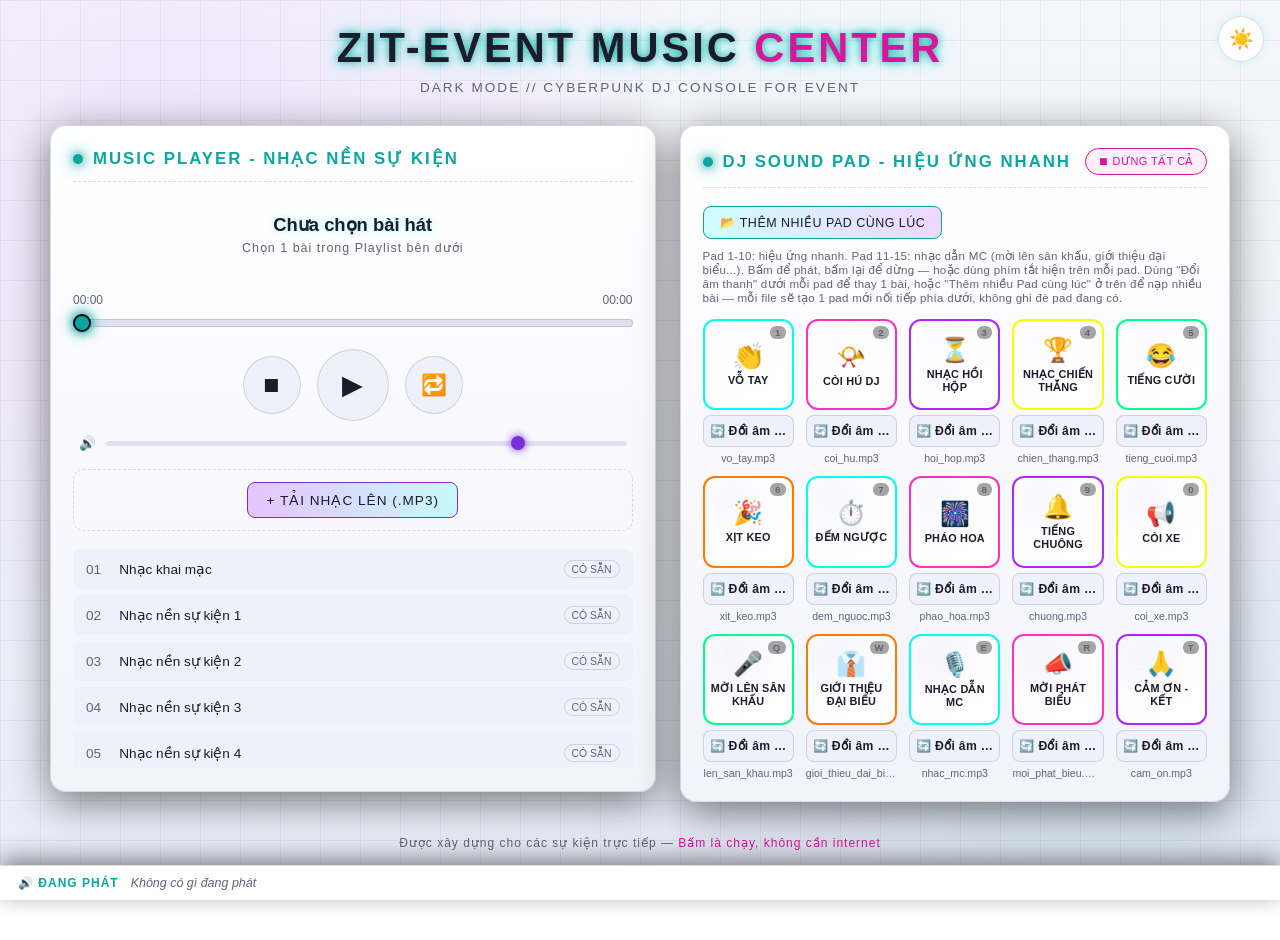
==== index.html @ fd9dd055 "Ver 2.0 Commit them ver 2.0 for new funtion" ====
<!DOCTYPE html>
<html lang="vi">
<head>
<meta charset="UTF-8">
<meta name="viewport" content="width=device-width, initial-scale=1.0">
<title>EVENT MUSIC CENTER // ZINH DOAN - AVL - NETWORK </title>
<link rel="stylesheet" href="style.css">
</head>
<body>

<!-- Nút chuyển giao diện Sáng / Tối -->
<button id="theme-toggle" class="theme-toggle-btn" title="Chuyển giao diện Sáng / Tối">🌙</button>

<div class="wrap">
  <header>
    <h1>ZIT-Event Music <span>Center</span></h1>
    <p>Dark Mode // Cyberpunk DJ Console For Event</p>
  </header>

  <div class="main-grid">

    <!-- ===================== PHẦN 1: MUSIC PLAYER ===================== -->
    <section class="panel" id="panel-player">
      <div class="panel-title"><span class="dot"></span> Music Player - Nhạc nền sự kiện</div>

      <div id="now-playing">
        <div class="track-name" id="track-name">Chưa chọn bài hát</div>
        <div class="track-sub" id="track-sub">Chọn 1 bài trong Playlist bên dưới</div>
      </div>

      <div class="progress-area">
        <div class="progress-times">
          <span id="current-time">00:00</span>
          <span id="duration-time">00:00</span>
        </div>
        <input type="range" id="progress-bar" min="0" max="100" value="0" step="0.1">
      </div>

      <div class="controls-row">
        <button class="ctrl-btn" id="btn-stop" title="Dừng hẳn">⏹</button>
        <button class="ctrl-btn big" id="btn-play" title="Phát / Tạm dừng">▶</button>
        <button class="ctrl-btn" id="btn-loop" title="Lặp lại bài hiện tại">🔁</button>
      </div>

      <div class="volume-row">
        <span>🔊</span>
        <input type="range" id="volume-bar" min="0" max="1" step="0.01" value="0.8">
      </div>

      <div class="upload-box">
        <label class="upload-label" for="upload-music">+ Tải nhạc lên (.mp3)</label>
        <input type="file" id="upload-music" accept="audio/*" multiple>
      </div>

      <ul class="playlist" id="playlist"></ul>
    </section>

    <!-- ===================== PHẦN 2: DJ SOUND PAD ===================== -->
    <section class="panel" id="panel-pad">
      <div class="panel-title">
        <span class="dot"></span> DJ Sound Pad - Hiệu ứng nhanh
        <button id="btn-stop-all-pads" class="stop-all-btn" title="Dừng tất cả âm thanh Pad đang chạy">⏹ Dừng tất cả</button>
      </div>

      <!-- Thanh công cụ: thêm hàng loạt Pad mới cùng lúc -->
      <div class="pad-toolbar">
        <label class="pad-bulk-label" for="bulk-pad-upload">📂 Thêm nhiều Pad cùng lúc</label>
        <input type="file" id="bulk-pad-upload" class="pad-file-input" accept="audio/*" multiple>
        <span class="bulk-status" id="bulk-status"></span>
      </div>

      <p class="pad-hint">Pad 1-10: hiệu ứng nhanh. Pad 11-15: nhạc dẫn MC (mời lên sân khấu, giới thiệu đại biểu...). Bấm để phát, bấm lại để dừng — hoặc dùng phím tắt hiện trên mỗi pad. Dùng "Đổi âm thanh" dưới mỗi pad để thay 1 bài, hoặc "Thêm nhiều Pad cùng lúc" ở trên để nạp nhiều bài — mỗi file sẽ tạo 1 pad mới nối tiếp phía dưới, không ghi đè pad đang có.</p>

      <div class="pad-grid" id="pad-grid">
        <!-- Các nút Pad sẽ được JS render tự động vào đây -->
      </div>
    </section>

  </div>

  <footer>Được xây dựng cho các sự kiện trực tiếp — <span>Bấm là chạy, không cần internet</span></footer>
</div>

<!-- Thanh "Đang phát" cố định dưới màn hình: xem nhanh Pad nào đang chạy
     và dừng ngay bằng nút ✕ trên từng chip, không cần dò tìm trong lưới Pad -->
<div class="now-playing-bar">
  <span class="np-label">🔊 Đang phát</span>
  <div class="now-playing-list" id="now-playing-list">
    <span class="now-playing-empty">Không có gì đang phát</span>
  </div>
</div>

<!-- Thẻ audio ẩn dùng cho nhạc nền chính -->
<audio id="main-audio" preload="metadata"></audio>

<script>
/* ==========================================================================
   EVENT MUSIC CENTER - JAVASCRIPT THUẦN (Không dùng thư viện ngoài)
   Gồm 2 phần: (1) Music Player nhạc nền, (2) DJ Sound Pad hiệu ứng nhanh
   ========================================================================== */

/* ---------------------------------------------------------------------- */
/* CHẾ ĐỘ SÁNG / TỐI (Theme Toggle)                                        */
/* ---------------------------------------------------------------------- */
const themeToggleBtn = document.getElementById('theme-toggle');

// Xác định theme khi mở trang: ưu tiên lựa chọn đã lưu từ lần trước (nếu có)
// -> nếu chưa từng chọn thì theo cài đặt Sáng/Tối của hệ điều hành/trình duyệt
// -> nếu không xác định được thì mặc định là SÁNG.
const savedTheme = localStorage.getItem('emc-theme');
let useLightTheme;
if(savedTheme === 'light' || savedTheme === 'dark'){
  useLightTheme = (savedTheme === 'light');
} else if(window.matchMedia && window.matchMedia('(prefers-color-scheme: dark)').matches){
  useLightTheme = false; // Hệ thống đang đặt chế độ Tối -> theo Tối
} else {
  useLightTheme = true; // Không rõ / hệ thống đang Sáng -> mặc định SÁNG
}

if(useLightTheme){
  document.body.classList.add('theme-light');
  themeToggleBtn.textContent = '☀️';
} else {
  themeToggleBtn.textContent = '🌙';
}

themeToggleBtn.addEventListener('click', () => {
  document.body.classList.toggle('theme-light');
  const isLight = document.body.classList.contains('theme-light');
  themeToggleBtn.textContent = isLight ? '☀️' : '🌙';
  localStorage.setItem('emc-theme', isLight ? 'light' : 'dark');
});


/* ---------------------------------------------------------------------- */
/* TIỆN ÍCH DÙNG CHUNG: DIM NHẠC TRƯỚC KHI DỪNG                             */
/* ---------------------------------------------------------------------- */
// Khi bấm DỪNG (nhạc nền hoặc Pad), âm lượng sẽ giảm dần (dim) trong 0.5s
// thay vì cắt đột ngột, sau đó mới thực sự pause + đưa về đầu bài.
function fadeOutAndStop(audio, duration, onDone){
  duration = duration || 500;
  const steps = 20;
  const stepTime = duration / steps;
  const startVolume = audio.volume;
  let count = 0;

  const timer = setInterval(() => {
    count++;
    audio.volume = Math.max(0, startVolume * (1 - count / steps));
    if(count >= steps){
      clearInterval(timer);
      audio.pause();
      audio.currentTime = 0;
      audio.volume = startVolume; // khôi phục âm lượng gốc cho lần phát kế tiếp
      if(onDone) onDone();
    }
  }, stepTime);
}


/* ---------------------------------------------------------------------- */
/* PHẦN 1: MUSIC PLAYER                                                    */
/* ---------------------------------------------------------------------- */

// Danh sách phát giả lập ban đầu (10 bài nhạc sự kiện có sẵn tên file)
// Lưu ý: đây là tên file giả lập, khi chạy thực tế cần đặt các file mp3
// tương ứng cùng thư mục với file HTML này, hoặc người dùng tự Import.
let playlist = [
  { name: "Nhạc khai mạc",              src: "khai_mac.mp3",           tag: "Có sẵn" },
  { name: "Nhạc nền sự kiện 1",         src: "nhac_nen_1.mp3",         tag: "Có sẵn" },
  { name: "Nhạc nền sự kiện 2",         src: "nhac_nen_2.mp3",         tag: "Có sẵn" },
  { name: "Nhạc nền sự kiện 3",         src: "nhac_nen_3.mp3",         tag: "Có sẵn" },
  { name: "Nhạc nền sự kiện 4",         src: "nhac_nen_4.mp3",         tag: "Có sẵn" },
  { name: "Nhạc nền sự kiện 5",         src: "nhac_nen_5.mp3",         tag: "Có sẵn" },
  { name: "Nhạc chờ / đón khách",       src: "nhac_cho.mp3",           tag: "Có sẵn" },
  { name: "Nhạc giữa chương trình",     src: "giua_chuong_trinh.mp3",  tag: "Có sẵn" },
  { name: "Nhạc trao giải",             src: "trao_giai.mp3",          tag: "Có sẵn" },
  { name: "Nhạc bế mạc",                src: "be_mac.mp3",             tag: "Có sẵn" }
];

let currentTrackIndex = -1; // Chưa chọn bài nào ban đầu
let isSeeking = false;      // Cờ đánh dấu người dùng đang kéo thanh tiến trình

const mainAudio     = document.getElementById('main-audio');
const playlistEl    = document.getElementById('playlist');
const trackNameEl   = document.getElementById('track-name');
const trackSubEl    = document.getElementById('track-sub');
const btnPlay        = document.getElementById('btn-play');
const btnStop        = document.getElementById('btn-stop');
const btnLoop         = document.getElementById('btn-loop');
const progressBar    = document.getElementById('progress-bar');
const currentTimeEl  = document.getElementById('current-time');
const durationTimeEl = document.getElementById('duration-time');
const volumeBar      = document.getElementById('volume-bar');
const uploadInput    = document.getElementById('upload-music');

// Định dạng giây -> mm:ss
function formatTime(seconds){
  if(!isFinite(seconds) || seconds < 0) seconds = 0;
  const m = Math.floor(seconds / 60).toString().padStart(2, '0');
  const s = Math.floor(seconds % 60).toString().padStart(2, '0');
  return `${m}:${s}`;
}

// Vẽ lại toàn bộ danh sách Playlist ra giao diện
function renderPlaylist(){
  playlistEl.innerHTML = '';
  playlist.forEach((track, index) => {
    const li = document.createElement('li');
    li.className = (index === currentTrackIndex) ? 'playing' : '';
    li.innerHTML = `
      <span class="track-index">${(index+1).toString().padStart(2,'0')}</span>
      <span class="track-title">${track.name}</span>
      <span class="track-tag">${track.tag}</span>
    `;
    // Bấm vào 1 bài trong playlist -> phát bài đó
    li.addEventListener('click', () => loadTrack(index, true));
    playlistEl.appendChild(li);
  });
}

// Nạp 1 bài hát vào thẻ audio chính, autoPlay = true thì phát luôn
function loadTrack(index, autoPlay){
  if(index < 0 || index >= playlist.length) return;
  currentTrackIndex = index;
  const track = playlist[index];

  mainAudio.src = track.src;
  trackNameEl.textContent = track.name;
  trackSubEl.textContent = "Đang nạp: " + track.src;

  renderPlaylist();

  if(autoPlay){
    mainAudio.play().catch(() => {
      // Nếu file không tồn tại thực tế (giả lập) thì báo cho người dùng biết
      trackSubEl.textContent = "Không tìm thấy file: " + track.src + " (hãy Import file thật)";
    });
  }
}

// Nút PLAY / PAUSE
btnPlay.addEventListener('click', () => {
  if(currentTrackIndex === -1){
    // Chưa chọn bài nào thì tự động phát bài đầu tiên trong playlist
    if(playlist.length > 0) loadTrack(0, true);
    return;
  }
  if(mainAudio.paused){
    mainAudio.play().catch(()=>{
      trackSubEl.textContent = "Không phát được file (file giả lập chưa tồn tại)";
    });
  } else {
    mainAudio.pause();
  }
});

// Nút STOP: dim (giảm dần âm lượng) trong 0.5s rồi mới dừng hẳn, đưa về 0
btnStop.addEventListener('click', () => {
  if(mainAudio.paused){
    // Đang không phát -> chỉ cần đưa về đầu ngay, không cần dim
    mainAudio.currentTime = 0;
    progressBar.value = 0;
    currentTimeEl.textContent = "00:00";
    return;
  }
  fadeOutAndStop(mainAudio, 500, () => {
    mainAudio.volume = parseFloat(volumeBar.value); // khôi phục theo thanh âm lượng
    updatePlayButtonUI();
    progressBar.value = 0;
    currentTimeEl.textContent = "00:00";
  });
});

// Nút LOOP: bật/tắt lặp lại bài hiện tại
btnLoop.addEventListener('click', () => {
  mainAudio.loop = !mainAudio.loop;
  btnLoop.classList.toggle('loop-on', mainAudio.loop);
});

// Cập nhật icon nút Play theo trạng thái audio
function updatePlayButtonUI(){
  if(mainAudio.paused){
    btnPlay.textContent = '▶';
    btnPlay.classList.remove('active-glow');
  } else {
    btnPlay.textContent = '⏸';
    btnPlay.classList.add('active-glow');
  }
}
mainAudio.addEventListener('play', updatePlayButtonUI);
mainAudio.addEventListener('pause', updatePlayButtonUI);

// Khi có metadata (biết được tổng thời lượng bài hát)
mainAudio.addEventListener('loadedmetadata', () => {
  progressBar.max = mainAudio.duration || 0;
  durationTimeEl.textContent = formatTime(mainAudio.duration);
});

// Cập nhật thanh tiến trình khi nhạc đang chạy
mainAudio.addEventListener('timeupdate', () => {
  if(isSeeking) return; // Không ghi đè khi người dùng đang kéo tay
  progressBar.value = mainAudio.currentTime;
  currentTimeEl.textContent = formatTime(mainAudio.currentTime);
});

// Khi bài hát kết thúc tự nhiên (không loop) -> tự chuyển bài kế tiếp
mainAudio.addEventListener('ended', () => {
  if(!mainAudio.loop){
    const nextIndex = (currentTrackIndex + 1) % playlist.length;
    loadTrack(nextIndex, true);
  }
});

// Kéo thanh tiến trình để tua nhạc
progressBar.addEventListener('input', () => {
  isSeeking = true;
  currentTimeEl.textContent = formatTime(progressBar.value);
});
progressBar.addEventListener('change', () => {
  mainAudio.currentTime = progressBar.value;
  isSeeking = false;
});

// Điều chỉnh âm lượng nhạc nền
volumeBar.addEventListener('input', () => {
  mainAudio.volume = volumeBar.value;
});
mainAudio.volume = volumeBar.value;

// Tính năng Tải nhạc lên (Import file mp3 từ máy) -> thêm vào Playlist
uploadInput.addEventListener('change', (e) => {
  const files = Array.from(e.target.files);
  files.forEach(file => {
    const objectUrl = URL.createObjectURL(file); // Tạo URL tạm để phát file cục bộ
    playlist.push({ name: file.name.replace(/\.[^/.]+$/, ""), src: objectUrl, tag: "Đã tải lên" });
  });
  renderPlaylist();
  // Tự động phát bài vừa tải lên cuối cùng
  if(files.length > 0){
    loadTrack(playlist.length - 1, true);
  }
  uploadInput.value = ''; // reset input để có thể chọn lại cùng file lần sau
});

// Khởi tạo giao diện Playlist ban đầu
renderPlaylist();


/* ---------------------------------------------------------------------- */
/* PHẦN 2: DJ SOUND PAD                                                     */
/* ---------------------------------------------------------------------- */

// Dữ liệu các nút Pad mặc định: tên hiển thị, file mặc định, icon, màu LED.
// Gộp chung tất cả trong 1 lưới duy nhất (không chia tab) để nhìn thấy hết
// và bấm nhanh khi đang chạy sự kiện. Muốn đổi âm thanh thì dùng nút
// "Đổi âm thanh" ngay dưới mỗi pad để nạp file khác từ máy (không ảnh hưởng
// tới Playlist nhạc nền bên Music Player).
//
// Nhóm 1 (pad 1-10): hiệu ứng âm thanh nhanh cho sự kiện.
// Nhóm 2 (pad 11-15): các đoạn nhạc phục vụ MC dẫn chương trình - mời lên
// sân khấu, giới thiệu đại biểu, mời phát biểu... khác với nhạc nền chạy
// xuyên suốt (nhạc nền nằm ở Playlist bên Music Player).
const padData = [
  { id: 'pad1',  label: 'Vỗ tay',              icon: '👏', file: 'vo_tay.mp3',              color: '#00fff2' },
  { id: 'pad2',  label: 'Còi hú DJ',           icon: '📯', file: 'coi_hu.mp3',              color: '#ff2ec4' },
  { id: 'pad3',  label: 'Nhạc hồi hộp',        icon: '⏳', file: 'hoi_hop.mp3',             color: '#b026ff' },
  { id: 'pad4',  label: 'Nhạc chiến thắng',    icon: '🏆', file: 'chien_thang.mp3',         color: '#f7ff00' },
  { id: 'pad5',  label: 'Tiếng cười',          icon: '😂', file: 'tieng_cuoi.mp3',          color: '#00ff8c' },
  { id: 'pad6',  label: 'Xịt keo',             icon: '🎉', file: 'xit_keo.mp3',             color: '#ff7a00' },
  { id: 'pad7',  label: 'Đếm ngược',           icon: '⏱️', file: 'dem_nguoc.mp3',           color: '#00fff2' },
  { id: 'pad8',  label: 'Pháo hoa',            icon: '🎆', file: 'phao_hoa.mp3',            color: '#ff2ec4' },
  { id: 'pad9',  label: 'Tiếng chuông',        icon: '🔔', file: 'chuong.mp3',              color: '#b026ff' },
  { id: 'pad10', label: 'Còi xe',              icon: '📢', file: 'coi_xe.mp3',              color: '#f7ff00' },
  { id: 'pad11', label: 'Mời lên sân khấu',    icon: '🎤', file: 'len_san_khau.mp3',        color: '#00ff8c' },
  { id: 'pad12', label: 'Giới thiệu đại biểu', icon: '👔', file: 'gioi_thieu_dai_bieu.mp3', color: '#ff7a00' },
  { id: 'pad13', label: 'Nhạc dẫn MC',         icon: '🎙️', file: 'nhac_mc.mp3',             color: '#00fff2' },
  { id: 'pad14', label: 'Mời phát biểu',       icon: '📣', file: 'moi_phat_bieu.mp3',       color: '#ff2ec4' },
  { id: 'pad15', label: 'Cảm ơn - Kết',        icon: '🙏', file: 'cam_on.mp3',              color: '#b026ff' }
];

// Lưu trữ trạng thái từng pad: đối tượng Audio + tên file hiện tại
const padState = {}; // { pad1: { audio: Audio, fileName: 'vo_tay.mp3' }, ... }

// Danh sách phím tắt gán theo đúng thứ tự Pad (bố trí như bàn phím DJ:
// hàng số 1-9,0 rồi tới các hàng chữ). Để dư nhiều phím vì "Thêm nhiều Pad"
// có thể tạo pad mới vượt quá 15 pad ban đầu.
const padShortcuts = [
  '1','2','3','4','5','6','7','8','9','0',
  'Q','W','E','R','T','Y','U','I','O','P',
  'A','S','D','F','G','H','J','K','L',
  'Z','X','C','V','B','N','M'
];

// Bảng màu neon dùng để tô cho các pad MỚI được thêm qua "Thêm nhiều Pad"
const neonPalette = ['#00fff2', '#ff2ec4', '#b026ff', '#f7ff00', '#00ff8c', '#ff7a00'];

const padGrid = document.getElementById('pad-grid');
const nowPlayingListEl = document.getElementById('now-playing-list');

// Vẽ lại thanh "Đang phát" cố định phía dưới: liệt kê mọi Pad đang chạy
// dạng chip, mỗi chip có nút ✕ để dừng ngay pad đó. Hàm này được gọi lại
// mỗi khi có Pad bắt đầu phát / dừng / đổi âm thanh, để luôn đúng thực tế.
function updateNowPlayingList(){
  const playingPads = padData.filter(pad => padState[pad.id] && !padState[pad.id].audio.paused);

  if(playingPads.length === 0){
    nowPlayingListEl.innerHTML = '<span class="now-playing-empty">Không có gì đang phát</span>';
    return;
  }

  nowPlayingListEl.innerHTML = '';
  playingPads.forEach(pad => {
    const chip = document.createElement('span');
    chip.className = 'now-playing-chip';
    chip.innerHTML = `<span>${pad.icon} ${pad.label}</span><button class="np-stop" title="Dừng ngay pad này">✕</button>`;
    chip.querySelector('.np-stop').addEventListener('click', () => {
      // Bấm lại đúng nút Pad đó để dùng chung logic toggle (đang phát -> dừng)
      const btn = document.getElementById('btn-' + pad.id);
      if(btn) btn.click();
    });
    nowPlayingListEl.appendChild(chip);
  });
}

// Gán 1 file âm thanh mới cho 1 pad (dùng chung cho cả đổi từng pad lẻ
// và tải hàng loạt nhiều pad cùng lúc). Không đổi tên/icon của pad,
// chỉ thay nội dung âm thanh bên trong.
function setPadSound(pad, file){
  const state = padState[pad.id];
  const btn = document.getElementById('btn-' + pad.id);
  const currentFileEl = document.getElementById('current-' + pad.id);
  if(!state || !btn || !currentFileEl) return;

  // Dừng âm thanh cũ nếu đang phát trước khi thay file mới
  state.audio.pause();
  btn.classList.remove('playing');

  const objectUrl = URL.createObjectURL(file);
  state.audio = new Audio(objectUrl);
  state.fileName = file.name;
  currentFileEl.textContent = file.name;

  // Gắn lại sự kiện 'ended' cho audio mới
  state.audio.addEventListener('ended', () => {
    btn.classList.remove('playing');
    updateNowPlayingList();
  });

  updateNowPlayingList(); // Pad vừa đổi nhạc có thể vừa bị dừng -> cập nhật lại thanh "Đang phát"
}

// Tạo DOM + gắn toàn bộ sự kiện cho 1 pad (dùng chung cho lần vẽ đầu tiên
// VÀ khi thêm pad mới qua "Thêm nhiều Pad" sau này). Chỉ tạo/append phần tử
// của riêng pad này - không đụng tới các pad khác đang có trên lưới.
function createPadElement(pad, index){
  // Tạo đối tượng Audio riêng cho pad (phát song song với nhạc nền)
  const audio = pad.file ? new Audio(pad.file) : new Audio();
  padState[pad.id] = { audio: audio, fileName: pad.file };

  const shortcutKey = padShortcuts[index] || '';

  const cell = document.createElement('div');
  cell.className = 'pad-cell';
  cell.innerHTML = `
    <button class="pad-btn" id="btn-${pad.id}" style="--pad-color:${pad.color}">
      ${shortcutKey ? `<span class="pad-key">${shortcutKey}</span>` : ''}
      <span class="pad-icon">${pad.icon}</span>
      <span class="pad-label">${pad.label}</span>
    </button>
    <div class="pad-file-row">
      <label class="pad-file-label" for="file-${pad.id}">🔄 Đổi âm thanh</label>
      <input type="file" class="pad-file-input" id="file-${pad.id}" accept="audio/*">
    </div>
    <div class="pad-current-file" id="current-${pad.id}">${pad.file ? pad.file : 'Chưa có âm thanh'}</div>
  `;

  const btn = cell.querySelector(`#btn-${pad.id}`);
  const fileInput = cell.querySelector(`#file-${pad.id}`);
  const currentFileEl = cell.querySelector(`#current-${pad.id}`);

  // Bấm vào Pad: phát nếu đang dừng, dừng nếu đang phát (toggle)
  btn.addEventListener('click', () => {
    const state = padState[pad.id];
    const a = state.audio;

    if(a.paused){
      // Phát từ đầu, không ảnh hưởng tới nhạc nền hay các pad khác
      a.currentTime = 0;
      a.play().catch(() => {
        currentFileEl.textContent = "Không tìm thấy: " + state.fileName;
      });
      btn.classList.add('playing');
    } else {
      // Đang chạy -> bấm lại để dừng: dim (giảm dần âm lượng) 0.5s rồi mới tắt hẳn
      const originalVolume = a.volume;
      fadeOutAndStop(a, 500, () => {
        a.volume = originalVolume;
        btn.classList.remove('playing');
        updateNowPlayingList();
      });
    }
    updateNowPlayingList(); // Cập nhật ngay thanh "Đang phát" phía dưới
  });

  // Khi âm thanh Pad tự kết thúc -> tắt hiệu ứng LED glow
  audio.addEventListener('ended', () => {
    btn.classList.remove('playing');
    updateNowPlayingList();
  });

  // Tính năng đổi file âm thanh cho từng Pad (Import / Custom)
  fileInput.addEventListener('click', (e) => {
    e.stopPropagation(); // Không cho sự kiện nổi bọt lên nút Pad
  });
  fileInput.addEventListener('change', (e) => {
    const file = e.target.files[0];
    if(!file) return;
    setPadSound(pad, file);
    fileInput.value = '';
  });

  return cell;
}

// Render toàn bộ nút Pad ra giao diện (gộp chung 1 lưới, không chia tab)
function renderPads(){
  padGrid.innerHTML = '';
  padData.forEach((pad, index) => {
    padGrid.appendChild(createPadElement(pad, index));
  });
}

renderPads();
updateNowPlayingList(); // Khởi tạo thanh "Đang phát" (ban đầu chưa có gì chạy)

// Nút "Dừng tất cả Pad": tắt nhanh mọi âm thanh Pad đang chạy cùng lúc
const stopAllBtn = document.getElementById('btn-stop-all-pads');
stopAllBtn.addEventListener('click', () => {
  Object.keys(padState).forEach(id => {
    const state = padState[id];
    const btn = document.getElementById('btn-' + id);
    if(!state.audio.paused){
      // Đang phát -> dim (giảm dần âm lượng) 0.5s rồi mới tắt hẳn
      const originalVolume = state.audio.volume;
      fadeOutAndStop(state.audio, 500, () => {
        state.audio.volume = originalVolume;
        if(btn) btn.classList.remove('playing');
        updateNowPlayingList();
      });
    } else {
      state.audio.currentTime = 0;
    }
  });
  updateNowPlayingList();
});

// Tính năng "Thêm nhiều Pad cùng lúc": chọn nhiều file 1 lần -> mỗi file
// tạo ra 1 PAD MỚI nối tiếp phía dưới các pad hiện có (KHÔNG ghi đè pad cũ).
const bulkPadInput = document.getElementById('bulk-pad-upload');
const bulkStatusEl = document.getElementById('bulk-status');
bulkPadInput.addEventListener('change', (e) => {
  const files = Array.from(e.target.files);
  if(files.length === 0) return;

  const firstNewNumber = padData.length + 1;
  let lastCell = null;

  files.forEach(file => {
    const newIndex = padData.length; // Vị trí mới = cuối danh sách hiện tại
    const newPad = {
      id: 'pad' + (newIndex + 1),
      label: file.name.replace(/\.[^/.]+$/, ""), // Tên pad lấy theo tên file
      icon: '🎵',
      file: null, // Sẽ gán âm thanh thật ngay bên dưới bằng setPadSound
      color: neonPalette[newIndex % neonPalette.length]
    };
    padData.push(newPad); // Thêm vào cuối mảng, không đụng tới pad cũ

    const cell = createPadElement(newPad, newIndex);
    padGrid.appendChild(cell); // Nối thêm xuống dưới lưới, không đè pad đang có
    setPadSound(newPad, file); // Gán đúng file âm thanh vừa chọn cho pad mới này
    lastCell = cell;
  });

  bulkStatusEl.textContent = `Đã thêm ${files.length} pad mới (Pad ${firstNewNumber} -> Pad ${padData.length}).`;
  // Cuộn tới pad mới thêm cuối cùng để người dùng thấy ngay kết quả
  if(lastCell) lastCell.scrollIntoView({ behavior: 'smooth', block: 'center' });
  // Tự xoá thông báo sau vài giây cho gọn giao diện
  setTimeout(() => { bulkStatusEl.textContent = ''; }, 6000);

  bulkPadInput.value = '';
});

// Phím tắt bàn phím cho Pad: bấm phím tương ứng = bấm nút Pad đó
document.addEventListener('keydown', (e) => {
  // Bỏ qua khi người dùng đang gõ chữ vào ô nhập liệu (tránh xung đột)
  const ae = document.activeElement;
  const isTyping = ae && (
    ae.tagName === 'TEXTAREA' ||
    (ae.tagName === 'INPUT' && !['range','checkbox','radio','file','button'].includes(ae.type))
  );
  if(isTyping) return;

  const key = e.key.toUpperCase();
  const index = padShortcuts.indexOf(key);
  if(index === -1) return;

  const pad = padData[index];
  if(!pad) return;

  const btn = document.getElementById('btn-' + pad.id);
  if(btn){
    btn.click(); // Giả lập bấm nút Pad tương ứng (dùng lại đúng logic toggle)
    e.preventDefault();
  }
});

</script>
</body>
</html>
---- style.css ----
/* ===================== BIẾN MÀU & FONT CHUNG (Cyberpunk / Dark Mode) ===================== */
:root{
  --bg-dark: #08070d;
  --bg-panel: #12111c;
  --bg-panel-2: #181726;
  --neon-cyan: #00fff2;
  --neon-pink: #ff2ec4;
  --neon-purple: #b026ff;
  --neon-yellow: #f7ff00;
  --text-main: #e8e8f5;
  --text-dim: #8a8aa3;
  --border-soft: rgba(0,255,242,0.15);
  --tile-bg: #171625;
  --track-bg: #22212f;
  --pad-radial-end: #14131f;
  --pad-radial-playing-end: #1c1a2c;
  --body-bg: radial-gradient(circle at 15% 20%, rgba(176,38,255,0.15), transparent 40%),
             radial-gradient(circle at 85% 80%, rgba(0,255,242,0.12), transparent 40%),
             linear-gradient(180deg, #060509 0%, #0b0a13 100%);
  --grid-line-color: rgba(0,255,242,0.04);
}

/* ===================== CHẾ ĐỘ SÁNG (Light Mode) ===================== */
/* Bấm nút Sáng/Tối ở góc trên bên phải sẽ gắn class này vào <body> */
body.theme-light{
  --bg-dark: #eef0f7;
  --bg-panel: #ffffff;
  --bg-panel-2: #f2f3fb;
  --neon-cyan: #0aa7a0;
  --neon-pink: #d6169b;
  --neon-purple: #7b2fd6;
  --neon-yellow: #b98f00;
  --text-main: #1c1c2b;
  --text-dim: #62627a;
  --border-soft: rgba(20,20,40,0.14);
  --tile-bg: #eef0fa;
  --track-bg: #dfe1f0;
  --pad-radial-end: #ffffff;
  --pad-radial-playing-end: #eef3ff;
  --body-bg: radial-gradient(circle at 15% 20%, rgba(176,38,255,0.08), transparent 40%),
             radial-gradient(circle at 85% 80%, rgba(10,167,160,0.08), transparent 40%),
             linear-gradient(180deg, #f5f6fb 0%, #e9ebf7 100%);
  --grid-line-color: rgba(20,20,40,0.05);
}

*{ box-sizing: border-box; margin:0; padding:0; }

body{
  min-height: 100vh;
  background: var(--body-bg);
  background-attachment: fixed;
  color: var(--text-main);
  font-family: 'Segoe UI', 'Trebuchet MS', Arial, sans-serif;
  padding: 24px 16px 90px; /* chừa chỗ cho thanh "Đang phát" cố định phía dưới */
  transition: background 0.3s ease, color 0.3s ease;
}

/* Hiệu ứng lưới nền kiểu cyberpunk (tự đổi màu theo theme) */
body::before{
  content:"";
  position: fixed; inset:0;
  background-image:
    linear-gradient(var(--grid-line-color) 1px, transparent 1px),
    linear-gradient(90deg, var(--grid-line-color) 1px, transparent 1px);
  background-size: 40px 40px;
  pointer-events: none;
  z-index: 0;
}

/* Nút chuyển chế độ Sáng / Tối - luôn nổi ở góc trên bên phải */
.theme-toggle-btn{
  position: fixed;
  top: 16px; right: 16px;
  z-index: 20;
  width: 46px; height: 46px;
  border-radius: 50%;
  border: 1.5px solid var(--border-soft);
  background: var(--bg-panel);
  color: var(--text-main);
  font-size: 1.25rem;
  cursor: pointer;
  display:flex; align-items:center; justify-content:center;
  box-shadow: 0 0 10px rgba(0,255,242,0.2);
  transition: all 0.2s ease;
}
.theme-toggle-btn:hover{ box-shadow: 0 0 16px var(--neon-cyan); transform: scale(1.06); }

/* ===================== THANH "ĐANG PHÁT" CỐ ĐỊNH ===================== */
/* Luôn hiện ở đáy màn hình để thấy ngay Pad nào đang chạy và dừng nhanh,
   không phải dò tìm giữa 15 pad khi đang chạy sự kiện. */
.now-playing-bar{
  position: fixed;
  left: 0; right: 0; bottom: 0;
  z-index: 15;
  background: var(--bg-panel);
  border-top: 1px solid var(--border-soft);
  box-shadow: 0 -6px 24px rgba(0,0,0,0.45);
  padding: 10px 18px;
  display: flex;
  align-items: center;
  gap: 12px;
  flex-wrap: wrap;
}
.now-playing-bar .np-label{
  font-size: 0.75rem;
  font-weight: 700;
  letter-spacing: 1px;
  text-transform: uppercase;
  color: var(--neon-cyan);
  white-space: nowrap;
}
.now-playing-list{
  flex: 1;
  display: flex;
  align-items: center;
  gap: 8px;
  flex-wrap: wrap;
}
.now-playing-empty{
  font-size: 0.78rem;
  color: var(--text-dim);
  font-style: italic;
}
.now-playing-chip{
  display: flex;
  align-items: center;
  gap: 6px;
  background: var(--tile-bg);
  border: 1px solid var(--neon-cyan);
  color: var(--neon-cyan);
  padding: 5px 6px 5px 10px;
  border-radius: 20px;
  font-size: 0.75rem;
  font-weight: 700;
  box-shadow: 0 0 8px rgba(0,255,242,0.3);
}
.now-playing-chip .np-stop{
  border: none;
  background: rgba(255,46,196,0.15);
  color: var(--neon-pink);
  width: 20px; height: 20px;
  border-radius: 50%;
  cursor: pointer;
  font-size: 0.72rem;
  line-height: 1;
  display:flex; align-items:center; justify-content:center;
  transition: all 0.2s;
}
.now-playing-chip .np-stop:hover{ box-shadow: 0 0 8px rgba(255,46,196,0.6); }

.wrap{ position: relative; z-index: 1; max-width: 1180px; margin: 0 auto; }

/* ===================== HEADER ===================== */
header{ text-align:center; margin-bottom: 30px; }
header h1{
  font-size: clamp(1.6rem, 4vw, 2.6rem);
  letter-spacing: 3px;
  text-transform: uppercase;
  color: var(--text-main);
  text-shadow: 0 0 8px var(--neon-cyan), 0 0 22px rgba(0,255,242,0.5);
  font-weight: 800;
}
header p{
  margin-top: 8px;
  color: var(--text-dim);
  letter-spacing: 2px;
  font-size: 0.85rem;
  text-transform: uppercase;
}
header span{ color: var(--neon-pink); }

/* ===================== BỐ CỤC CHÍNH: 2 CỘT ===================== */
.main-grid{
  display: grid;
  grid-template-columns: 1.1fr 1fr;
  gap: 24px;
  align-items: start;
}
@media (max-width: 900px){
  .main-grid{ grid-template-columns: 1fr; }
}

.panel{
  background: linear-gradient(180deg, var(--bg-panel) 0%, var(--bg-panel-2) 100%);
  border: 1px solid var(--border-soft);
  border-radius: 16px;
  padding: 22px;
  box-shadow: 0 0 0 1px rgba(255,255,255,0.02) inset, 0 10px 40px rgba(0,0,0,0.5);
}

.panel-title{
  display:flex; align-items:center; gap:10px;
  font-size: 1.05rem;
  letter-spacing: 2px;
  text-transform: uppercase;
  font-weight: 700;
  color: var(--neon-cyan);
  margin-bottom: 18px;
  padding-bottom: 12px;
  border-bottom: 1px dashed var(--border-soft);
}
.panel-title .dot{
  width:10px; height:10px; border-radius:50%;
  background: var(--neon-cyan);
  box-shadow: 0 0 10px var(--neon-cyan), 0 0 20px var(--neon-cyan);
  animation: blink 1.6s infinite ease-in-out;
}
@keyframes blink{ 0%,100%{opacity:1;} 50%{opacity:0.3;} }

/* Nút "Dừng tất cả Pad" nằm cạnh tiêu đề khu Pad */
.stop-all-btn{
  margin-left: auto;
  font-size: 0.68rem;
  letter-spacing: 0.5px;
  text-transform: uppercase;
  padding: 6px 12px;
  border-radius: 20px;
  border: 1px solid var(--neon-pink);
  background: rgba(255,46,196,0.08);
  color: var(--neon-pink);
  cursor: pointer;
  transition: all 0.2s;
  white-space: nowrap;
}
.stop-all-btn:hover{ box-shadow: 0 0 12px rgba(255,46,196,0.6); }

.pad-hint{
  font-size: 0.72rem;
  color: var(--text-dim);
  margin: 0 0 14px;
  letter-spacing: 0.3px;
}

/* Thanh công cụ tải nhạc hàng loạt cho Pad */
.pad-toolbar{
  display:flex; align-items:center; flex-wrap:wrap;
  gap: 10px;
  margin-bottom: 10px;
}
.pad-bulk-label{
  display:inline-block;
  padding: 8px 16px;
  border-radius: 8px;
  background: linear-gradient(90deg, rgba(0,255,242,0.18), rgba(176,38,255,0.18));
  border: 1px solid var(--neon-cyan);
  color: var(--text-main);
  cursor: pointer;
  font-size: 0.78rem;
  letter-spacing: 0.5px;
  text-transform: uppercase;
  transition: all 0.2s;
}
.pad-bulk-label:hover{ box-shadow: 0 0 14px rgba(0,255,242,0.5); }
.bulk-status{
  font-size: 0.72rem;
  color: var(--neon-cyan);
}

/* ===================== PHẦN 1: MUSIC PLAYER ===================== */
#now-playing{
  text-align:center;
  padding: 14px 10px 20px;
}
#now-playing .track-name{
  font-size: 1.15rem;
  font-weight: 700;
  color: var(--text-main);
  text-shadow: 0 0 10px rgba(0,255,242,0.4);
  white-space: nowrap; overflow:hidden; text-overflow: ellipsis;
}
#now-playing .track-sub{
  margin-top:4px;
  font-size: 0.78rem;
  color: var(--text-dim);
  letter-spacing: 1px;
}

/* Thanh tiến trình */
.progress-area{ margin: 18px 0; }
.progress-times{
  display:flex; justify-content: space-between;
  font-size: 0.75rem; color: var(--text-dim);
  margin-bottom: 6px;
  font-variant-numeric: tabular-nums;
}
input[type="range"]#progress-bar{
  -webkit-appearance: none;
  width: 100%;
  height: 8px;
  border-radius: 6px;
  background: var(--track-bg);
  outline: none;
  cursor: pointer;
  box-shadow: inset 0 0 0 1px var(--border-soft);
}
input[type="range"]#progress-bar::-webkit-slider-thumb{
  -webkit-appearance: none;
  width: 18px; height: 18px; border-radius: 50%;
  background: var(--neon-cyan);
  box-shadow: 0 0 8px var(--neon-cyan), 0 0 16px var(--neon-cyan);
  cursor: pointer;
  border: 2px solid #08070d;
}
input[type="range"]#progress-bar::-moz-range-thumb{
  width: 18px; height: 18px; border-radius: 50%;
  background: var(--neon-cyan);
  box-shadow: 0 0 8px var(--neon-cyan), 0 0 16px var(--neon-cyan);
  cursor: pointer; border: 2px solid #08070d;
}

/* Nút điều khiển chính */
.controls-row{
  display:flex; justify-content:center; align-items:center;
  gap: 16px; margin: 16px 0 8px;
}
.ctrl-btn{
  width: 58px; height: 58px;
  border-radius: 50%;
  border: 1.5px solid var(--border-soft);
  background: var(--tile-bg);
  color: var(--text-main);
  font-size: 1.3rem;
  cursor: pointer;
  display:flex; align-items:center; justify-content:center;
  transition: all 0.2s ease;
}
.ctrl-btn:hover{ border-color: var(--neon-cyan); box-shadow: 0 0 12px rgba(0,255,242,0.35); transform: translateY(-2px); }
.ctrl-btn:active{ transform: translateY(0); }
.ctrl-btn.big{ width: 72px; height: 72px; font-size: 1.7rem; }

.ctrl-btn.active-glow{
  border-color: var(--neon-cyan);
  color: var(--neon-cyan);
  box-shadow: 0 0 10px var(--neon-cyan), 0 0 26px rgba(0,255,242,0.6);
}
.ctrl-btn.loop-on{
  border-color: var(--neon-yellow);
  color: var(--neon-yellow);
  box-shadow: 0 0 10px var(--neon-yellow), 0 0 26px rgba(247,255,0,0.55);
}

/* Volume */
.volume-row{
  display:flex; align-items:center; gap: 10px;
  margin-top: 14px; padding: 0 6px;
  color: var(--text-dim); font-size: 0.85rem;
}
.volume-row input[type="range"]{
  flex:1; height:5px; border-radius:5px; background: var(--track-bg);
  -webkit-appearance:none; cursor:pointer;
}
.volume-row input[type="range"]::-webkit-slider-thumb{
  -webkit-appearance:none; width:14px; height:14px; border-radius:50%;
  background: var(--neon-purple); box-shadow: 0 0 8px var(--neon-purple);
  cursor:pointer;
}

/* Upload nhạc nền */
.upload-box{
  margin-top: 18px;
  border: 1.5px dashed var(--border-soft);
  border-radius: 10px;
  padding: 12px;
  text-align:center;
}
.upload-label{
  display:inline-block;
  padding: 9px 18px;
  border-radius: 8px;
  background: linear-gradient(90deg, rgba(176,38,255,0.25), rgba(0,255,242,0.2));
  border: 1px solid var(--neon-purple);
  color: var(--text-main);
  cursor: pointer;
  font-size: 0.85rem;
  letter-spacing: 1px;
  text-transform: uppercase;
  transition: all 0.2s;
}
.upload-label:hover{ box-shadow: 0 0 14px rgba(176,38,255,0.6); }
#upload-music{ display:none; }

/* Playlist */
.playlist{
  margin-top: 18px;
  list-style: none;
  max-height: 220px;
  overflow-y: auto;
  display:flex; flex-direction:column; gap: 6px;
}
.playlist::-webkit-scrollbar{ width:6px; }
.playlist::-webkit-scrollbar-thumb{ background: var(--neon-purple); border-radius:6px; }

.playlist li{
  display:flex; align-items:center; justify-content:space-between;
  gap:10px;
  padding: 10px 12px;
  background: var(--tile-bg);
  border: 1px solid transparent;
  border-radius: 8px;
  cursor: pointer;
  font-size: 0.85rem;
  transition: all 0.2s;
}
.playlist li:hover{ border-color: var(--border-soft); }
.playlist li.playing{
  border-color: var(--neon-cyan);
  background: rgba(0,255,242,0.08);
  box-shadow: 0 0 10px rgba(0,255,242,0.25) inset;
  color: var(--neon-cyan);
}
.playlist li .track-index{ color: var(--text-dim); margin-right: 8px; }
.playlist li .track-title{ flex:1; overflow:hidden; text-overflow:ellipsis; white-space:nowrap; }
.playlist li .track-tag{
  font-size: 0.65rem; padding: 2px 7px; border-radius: 20px;
  border: 1px solid var(--border-soft); color: var(--text-dim);
  text-transform: uppercase;
}

/* ===================== PHẦN 2: DJ SOUND PAD ===================== */
/* Gộp chung 15 pad trong 1 lưới duy nhất, 5 cột = vừa đủ 3 hàng,
   không cần cuộn -> nhìn thấy hết và bấm nhanh khi đang chạy sự kiện.
   Dùng minmax(0,1fr) thay vì 1fr để MỌI cột luôn rộng bằng nhau, không
   bị 1 pad có nội dung dài kéo lệch kích cỡ cả lưới. */
.pad-grid{
  display: grid;
  grid-template-columns: repeat(5, minmax(0, 1fr));
  gap: 12px;
}

@media (max-width: 900px){
  /* Khi 2 cột chính gộp thành 1 cột, panel Pad rộng hơn hẳn */
  .pad-grid{ grid-template-columns: repeat(5, minmax(0, 1fr)); }
}
@media (max-width: 600px){
  .pad-grid{ grid-template-columns: repeat(3, minmax(0, 1fr)); }
}
@media (max-width: 420px){
  .pad-grid{ grid-template-columns: repeat(2, minmax(0, 1fr)); }
}

.pad-cell{
  display:flex; flex-direction:column; align-items:center; gap:5px;
  min-width: 0; /* Không cho nội dung bên trong ép cột giãn không đều */
}

.pad-btn{
  position: relative;
  width: 100%;
  min-width: 0;
  aspect-ratio: 1 / 1;
  border-radius: 12px;
  border: 2px solid var(--pad-color, var(--neon-pink));
  background: radial-gradient(circle at 30% 20%, rgba(255,255,255,0.06), var(--pad-radial-end) 70%);
  color: var(--text-main);
  display:flex; flex-direction:column; align-items:center; justify-content:center;
  gap: 4px;
  cursor: pointer;
  font-size: 0.68rem;
  font-weight: 700;
  letter-spacing: 0.2px;
  text-transform: uppercase;
  text-align: center;
  padding: 4px;
  transition: transform 0.12s ease, box-shadow 0.2s ease;
  box-shadow: 0 0 0 rgba(0,0,0,0);
}
.pad-btn .pad-icon{ font-size: 1.5rem; }
.pad-btn:hover{ transform: translateY(-2px); box-shadow: 0 0 14px var(--pad-color, var(--neon-pink)); }
.pad-btn:active{ transform: scale(0.97); }

/* Badge hiển thị phím tắt bàn phím ngay trên mỗi Pad */
.pad-key{
  position: absolute;
  top: 5px; right: 6px;
  font-size: 0.6rem;
  padding: 1px 5px;
  border-radius: 6px;
  background: rgba(0,0,0,0.35);
  color: var(--text-dim);
  letter-spacing: 0.5px;
  font-weight: 700;
  text-transform: uppercase;
}

/* Hiệu ứng LED phát sáng khi Pad đang phát */
.pad-btn.playing{
  background: radial-gradient(circle at 30% 20%, rgba(255,255,255,0.12), var(--pad-radial-playing-end) 70%);
  box-shadow:
    0 0 12px var(--pad-color, var(--neon-pink)),
    0 0 30px var(--pad-color, var(--neon-pink)),
    inset 0 0 18px rgba(255,255,255,0.08);
  animation: pad-pulse 0.9s infinite ease-in-out;
}
@keyframes pad-pulse{
  0%,100%{ filter: brightness(1); }
  50%{ filter: brightness(1.35); }
}

.pad-file-row{
  width:100%;
}
/* Nút "Đổi âm thanh" phóng to full-width, dễ thấy dễ bấm hơn bản pill nhỏ cũ.
   overflow:hidden + text-overflow:ellipsis giữ cho nội dung không bao giờ
   ép lưới Pad giãn lệch, dù tên rất dài. */
.pad-file-label{
  display:block;
  width: 100%;
  box-sizing: border-box;
  font-size: 0.76rem;
  font-weight: 700;
  padding: 8px 6px;
  border-radius: 8px;
  border: 1.5px solid var(--border-soft);
  background: var(--tile-bg);
  color: var(--text-main);
  cursor: pointer;
  letter-spacing: 0.3px;
  text-align: center;
  transition: all 0.2s;
  white-space: nowrap;
  overflow: hidden;
  text-overflow: ellipsis;
}
.pad-file-label:hover{
  border-color: var(--neon-cyan);
  color: var(--neon-cyan);
  box-shadow: 0 0 10px rgba(0,255,242,0.3);
}
.pad-file-input{ display:none; }

.pad-current-file{
  font-size: 0.66rem;
  color: var(--text-dim);
  max-width: 100%;
  overflow:hidden; text-overflow:ellipsis; white-space:nowrap;
}

/* Footer nhỏ */
footer{
  text-align:center;
  margin-top: 34px;
  color: var(--text-dim);
  font-size: 0.75rem;
  letter-spacing: 1px;
}
footer span{ color: var(--neon-pink); }
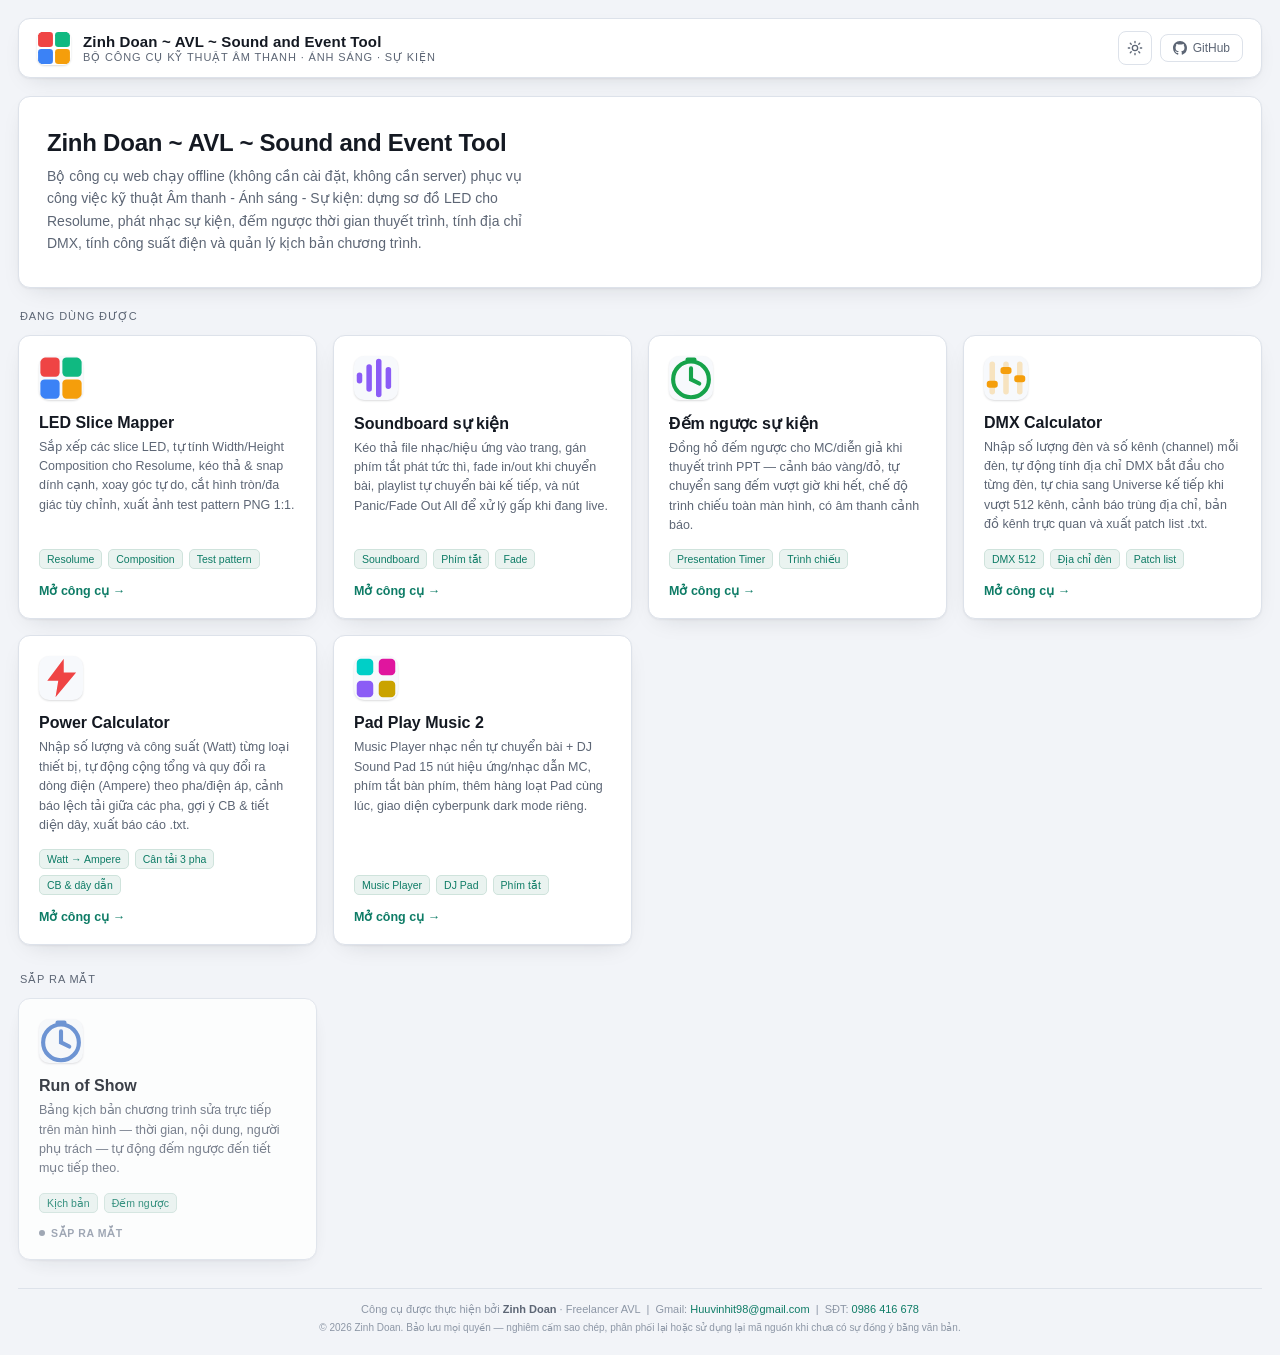
==== commit f4ced728: "commit new funtion This is new function app by Zinh Doan" ====
--- a/index.html
+++ b/index.html
@@ -3,619 +3,276 @@
 <head>
 <meta charset="UTF-8">
 <meta name="viewport" content="width=device-width, initial-scale=1.0">
-<title>EVENT MUSIC CENTER // ZINH DOAN - AVL - NETWORK </title>
-<link rel="stylesheet" href="style.css">
+<title>Zinh Doan ~ AVL ~ Sound and Event Tool</title>
+<meta name="description" content="Bộ công cụ kỹ thuật Âm thanh - Ánh sáng - Sự kiện: sơ đồ LED, soundboard, đếm ngược thuyết trình, tính DMX, tính điện, kịch bản chương trình — thực hiện bởi Zinh Doan, Freelancer AVL.">
+<link rel="icon" type="image/svg+xml" href="data:image/svg+xml,%3Csvg%20viewBox%3D%220%200%2032%2032%22%20xmlns%3D%22http%3A//www.w3.org/2000/svg%22%20role%3D%22img%22%20aria-label%3D%22Slice%20LED%20logo%22%3E%3Crect%20x%3D%221%22%20y%3D%221%22%20width%3D%2214%22%20height%3D%2214%22%20rx%3D%223%22%20fill%3D%22%23ef4444%22/%3E%3Crect%20x%3D%2217%22%20y%3D%221%22%20width%3D%2214%22%20height%3D%2214%22%20rx%3D%223%22%20fill%3D%22%2310b981%22/%3E%3Crect%20x%3D%221%22%20y%3D%2217%22%20width%3D%2214%22%20height%3D%2214%22%20rx%3D%223%22%20fill%3D%22%233b82f6%22/%3E%3Crect%20x%3D%2217%22%20y%3D%2217%22%20width%3D%2214%22%20height%3D%2214%22%20rx%3D%223%22%20fill%3D%22%23f59e0b%22/%3E%3C/svg%3E">
+<script>
+/* Áp theme đã lưu (nếu có) trước khi CSS vẽ ra, tránh nháy sai theme.
+   Chưa chọn gì thì mặc định theo theme sáng/tối của hệ điều hành. */
+try{
+  var _t = localStorage.getItem('avltools-theme');
+  if(_t === 'light' || _t === 'dark') document.documentElement.setAttribute('data-theme', _t);
+}catch(e){}
+</script>
+<style>
+:root{
+  --bg:#f2f4f8; --panel:#ffffff; --panel2:#f7f9fc; --line:#dde2ea;
+  --txt:#141922; --dim:#5d6675; --dim2:#8d97a6;
+  --accent:#0e7c66; --amber:#b45309; --red:#dc2626;
+  --chip-bg:#eaf3f0; --chip-border:#cfe3dc;
+  --shadow:0 1px 2px rgba(20,25,34,.05), 0 8px 24px -12px rgba(20,25,34,.18);
+}
+@media(prefers-color-scheme:dark){
+  :root:not([data-theme="light"]){
+    --bg:#0e0e11; --panel:#17171c; --panel2:#1d1d23; --line:#2b2b33;
+    --txt:#ececed; --dim:#9498a3; --dim2:#6b6e78;
+    --accent:#2dd4bf; --amber:#f59e0b; --red:#ef4444;
+    --chip-bg:#0f2b25; --chip-border:#1c4a3d;
+    --shadow:0 1px 2px rgba(0,0,0,.3), 0 10px 28px -14px rgba(0,0,0,.6);
+  }
+}
+:root[data-theme="dark"]{
+  --bg:#0e0e11; --panel:#17171c; --panel2:#1d1d23; --line:#2b2b33;
+  --txt:#ececed; --dim:#9498a3; --dim2:#6b6e78;
+  --accent:#2dd4bf; --amber:#f59e0b; --red:#ef4444;
+  --chip-bg:#0f2b25; --chip-border:#1c4a3d;
+  --shadow:0 1px 2px rgba(0,0,0,.3), 0 10px 28px -14px rgba(0,0,0,.6);
+}
+*{box-sizing:border-box;margin:0;padding:0}
+body{
+  background:var(--bg); color:var(--txt); padding:18px;
+  font-family:"Segoe UI",Roboto,"Helvetica Neue",Arial,sans-serif; font-size:14px;
+}
+a{color:inherit}
+.wrap{max-width:1800px;margin:0 auto}
+
+.topbar{display:flex;align-items:center;gap:12px;
+  background:var(--panel);border:1px solid var(--line);border-radius:12px;padding:12px 18px;box-shadow:var(--shadow);margin-bottom:18px}
+.topbar .logo{width:34px;height:34px;flex:0 0 auto;border-radius:8px;overflow:hidden;box-shadow:0 1px 2px rgba(20,25,34,.15)}
+.topbar .logo svg{display:block;width:100%;height:100%}
+.topbar .brand-name{font-size:15px;font-weight:700;letter-spacing:.01em;line-height:1.2}
+.topbar .brand-sub{font-size:11px;color:var(--dim);text-transform:uppercase;letter-spacing:.08em}
+.topbar .right{margin-left:auto;display:flex;align-items:center;gap:8px}
+.topbar .gh{font-size:12px;color:var(--dim);text-decoration:none;
+  border:1px solid var(--line);border-radius:8px;padding:6px 12px;white-space:nowrap;display:flex;align-items:center;gap:6px}
+.topbar .gh:hover{background:var(--panel2);color:var(--txt);border-color:var(--dim2)}
+.theme-toggle{display:flex;align-items:center;justify-content:center;width:34px;height:34px;padding:0;flex:0 0 auto;
+  border:1px solid var(--line);border-radius:8px;background:var(--panel);color:var(--dim);cursor:pointer}
+.theme-toggle:hover{color:var(--txt);border-color:var(--dim2);background:var(--panel2)}
+.theme-toggle svg{width:16px;height:16px}
+.theme-toggle .i-sun{display:block}
+.theme-toggle .i-moon{display:none}
+:root[data-theme="dark"] .theme-toggle .i-sun{display:none}
+:root[data-theme="dark"] .theme-toggle .i-moon{display:block}
+@media(prefers-color-scheme:dark){
+  :root:not([data-theme="light"]) .theme-toggle .i-sun{display:none}
+  :root:not([data-theme="light"]) .theme-toggle .i-moon{display:block}
+}
+
+.hero{background:var(--panel);border:1px solid var(--line);border-radius:12px;padding:32px 28px;
+  box-shadow:var(--shadow);margin-bottom:22px}
+.hero h1{font-size:24px;letter-spacing:-.01em;margin-bottom:8px}
+.hero p{color:var(--dim);font-size:14px;max-width:64ch;line-height:1.6}
+
+.section-label{font-size:11px;letter-spacing:.08em;text-transform:uppercase;color:var(--dim);margin:28px 0 12px 2px}
+.section-label:first-of-type{margin-top:0}
+
+.grid{display:grid;grid-template-columns:repeat(auto-fill,minmax(260px,1fr));gap:16px}
+.tool{display:flex;flex-direction:column;background:var(--panel);border:1px solid var(--line);border-radius:12px;
+  padding:20px;box-shadow:var(--shadow);text-decoration:none;color:inherit;transition:transform .12s,box-shadow .12s}
+.tool:hover{transform:translateY(-2px);box-shadow:0 2px 4px rgba(20,25,34,.06), 0 14px 28px -14px rgba(20,25,34,.24)}
+.tool .icon{width:44px;height:44px;border-radius:10px;overflow:hidden;margin-bottom:14px;
+  box-shadow:0 1px 2px rgba(20,25,34,.15);background:var(--panel2);display:flex;align-items:center;justify-content:center}
+.tool .icon svg{display:block;width:100%;height:100%}
+.tool h2{font-size:16px;margin-bottom:6px}
+.tool p{font-size:12.5px;color:var(--dim);line-height:1.55;flex:1}
+.tool .tags{display:flex;flex-wrap:wrap;gap:6px;margin-top:14px}
+.tool .tag{font-size:10.5px;color:var(--accent);background:var(--chip-bg);border:1px solid var(--chip-border);
+  border-radius:5px;padding:3px 7px;font-weight:500}
+.tool .open{margin-top:14px;font-size:12.5px;font-weight:600;color:var(--accent)}
+
+.tool.soon{cursor:default;opacity:.82}
+.tool.soon:hover{transform:none;box-shadow:var(--shadow)}
+.tool.soon .icon{filter:grayscale(35%)}
+.tool.soon .badge{margin-top:14px;font-size:10.5px;font-weight:600;color:var(--dim2);
+  text-transform:uppercase;letter-spacing:.06em;display:flex;align-items:center;gap:6px}
+.tool.soon .badge::before{content:"";width:6px;height:6px;border-radius:50%;background:var(--dim2)}
+
+.credit{max-width:1800px;margin:28px auto 4px;text-align:center;font-size:11px;color:var(--dim2);
+  padding-top:14px;border-top:1px solid var(--line)}
+.credit b{color:var(--dim)}
+.credit a{color:var(--accent);text-decoration:none}
+.credit a:hover{text-decoration:underline}
+</style>
 </head>
 <body>
-
-<!-- Nút chuyển giao diện Sáng / Tối -->
-<button id="theme-toggle" class="theme-toggle-btn" title="Chuyển giao diện Sáng / Tối">🌙</button>
-
 <div class="wrap">
-  <header>
-    <h1>ZIT-Event Music <span>Center</span></h1>
-    <p>Dark Mode // Cyberpunk DJ Console For Event</p>
+
+  <header class="topbar">
+    <div class="logo"><svg viewBox="0 0 32 32" xmlns="http://www.w3.org/2000/svg" role="img" aria-label="AVL Tools logo"><rect x="1" y="1" width="14" height="14" rx="3" fill="#ef4444"/><rect x="17" y="1" width="14" height="14" rx="3" fill="#10b981"/><rect x="1" y="17" width="14" height="14" rx="3" fill="#3b82f6"/><rect x="17" y="17" width="14" height="14" rx="3" fill="#f59e0b"/></svg></div>
+    <div>
+      <div class="brand-name">Zinh Doan ~ AVL ~ Sound and Event Tool</div>
+      <div class="brand-sub">Bộ công cụ kỹ thuật Âm thanh · Ánh sáng · Sự kiện</div>
+    </div>
+    <div class="right">
+      <button type="button" class="theme-toggle" id="theme-toggle" title="Đổi giao diện sáng/tối" aria-label="Đổi giao diện sáng/tối">
+        <svg class="i-sun" viewBox="0 0 24 24" fill="none" stroke="currentColor" stroke-width="2" stroke-linecap="round" stroke-linejoin="round"><circle cx="12" cy="12" r="4"/><path d="M12 2v2M12 20v2M4.93 4.93l1.41 1.41M17.66 17.66l1.41 1.41M2 12h2M20 12h2M6.34 17.66l-1.41 1.41M19.07 4.93l-1.41 1.41"/></svg>
+        <svg class="i-moon" viewBox="0 0 24 24" fill="currentColor"><path d="M20.354 15.354A9 9 0 0 1 8.646 3.646 9.003 9.003 0 1 0 20.354 15.354Z"/></svg>
+      </button>
+      <a class="gh" href="https://github.com/huuvinhdocthan/mapLed" target="_blank" rel="noopener">
+        <svg width="14" height="14" viewBox="0 0 16 16" fill="currentColor"><path d="M8 0C3.58 0 0 3.58 0 8c0 3.54 2.29 6.53 5.47 7.59.4.07.55-.17.55-.38
+          0-.19-.01-.82-.01-1.49-2.01.37-2.53-.49-2.69-.94-.09-.23-.48-.94-.82-1.13-.28-.15-.68-.52-.01-.53.63-.01
+          1.08.58 1.23.82.72 1.21 1.87.87 2.33.66.07-.52.28-.87.51-1.07-1.78-.2-3.64-.89-3.64-3.95
+          0-.87.31-1.59.82-2.15-.08-.2-.36-1.02.08-2.12 0 0 .67-.21 2.2.82.64-.18 1.32-.27 2-.27.68
+          0 1.36.09 2 .27 1.53-1.04 2.2-.82 2.2-.82.44 1.1.16 1.92.08 2.12.51.56.82 1.27.82 2.15 0
+          3.07-1.87 3.75-3.65 3.95.29.25.54.73.54 1.48 0 1.07-.01 1.93-.01 2.2 0 .21.15.46.55.38A8.01
+          8.01 0 0 0 16 8c0-4.42-3.58-8-8-8Z"/></svg>
+        GitHub
+      </a>
+    </div>
   </header>
 
-  <div class="main-grid">
-
-    <!-- ===================== PHẦN 1: MUSIC PLAYER ===================== -->
-    <section class="panel" id="panel-player">
-      <div class="panel-title"><span class="dot"></span> Music Player - Nhạc nền sự kiện</div>
-
-      <div id="now-playing">
-        <div class="track-name" id="track-name">Chưa chọn bài hát</div>
-        <div class="track-sub" id="track-sub">Chọn 1 bài trong Playlist bên dưới</div>
-      </div>
-
-      <div class="progress-area">
-        <div class="progress-times">
-          <span id="current-time">00:00</span>
-          <span id="duration-time">00:00</span>
-        </div>
-        <input type="range" id="progress-bar" min="0" max="100" value="0" step="0.1">
-      </div>
-
-      <div class="controls-row">
-        <button class="ctrl-btn" id="btn-stop" title="Dừng hẳn">⏹</button>
-        <button class="ctrl-btn big" id="btn-play" title="Phát / Tạm dừng">▶</button>
-        <button class="ctrl-btn" id="btn-loop" title="Lặp lại bài hiện tại">🔁</button>
-      </div>
-
-      <div class="volume-row">
-        <span>🔊</span>
-        <input type="range" id="volume-bar" min="0" max="1" step="0.01" value="0.8">
-      </div>
-
-      <div class="upload-box">
-        <label class="upload-label" for="upload-music">+ Tải nhạc lên (.mp3)</label>
-        <input type="file" id="upload-music" accept="audio/*" multiple>
-      </div>
-
-      <ul class="playlist" id="playlist"></ul>
-    </section>
-
-    <!-- ===================== PHẦN 2: DJ SOUND PAD ===================== -->
-    <section class="panel" id="panel-pad">
-      <div class="panel-title">
-        <span class="dot"></span> DJ Sound Pad - Hiệu ứng nhanh
-        <button id="btn-stop-all-pads" class="stop-all-btn" title="Dừng tất cả âm thanh Pad đang chạy">⏹ Dừng tất cả</button>
-      </div>
-
-      <!-- Thanh công cụ: thêm hàng loạt Pad mới cùng lúc -->
-      <div class="pad-toolbar">
-        <label class="pad-bulk-label" for="bulk-pad-upload">📂 Thêm nhiều Pad cùng lúc</label>
-        <input type="file" id="bulk-pad-upload" class="pad-file-input" accept="audio/*" multiple>
-        <span class="bulk-status" id="bulk-status"></span>
-      </div>
-
-      <p class="pad-hint">Pad 1-10: hiệu ứng nhanh. Pad 11-15: nhạc dẫn MC (mời lên sân khấu, giới thiệu đại biểu...). Bấm để phát, bấm lại để dừng — hoặc dùng phím tắt hiện trên mỗi pad. Dùng "Đổi âm thanh" dưới mỗi pad để thay 1 bài, hoặc "Thêm nhiều Pad cùng lúc" ở trên để nạp nhiều bài — mỗi file sẽ tạo 1 pad mới nối tiếp phía dưới, không ghi đè pad đang có.</p>
-
-      <div class="pad-grid" id="pad-grid">
-        <!-- Các nút Pad sẽ được JS render tự động vào đây -->
-      </div>
-    </section>
+  <section class="hero">
+    <h1>Zinh Doan ~ AVL ~ Sound and Event Tool</h1>
+    <p>Bộ công cụ web chạy offline (không cần cài đặt, không cần server) phục vụ công việc kỹ thuật Âm thanh - Ánh sáng - Sự kiện: dựng sơ đồ LED cho Resolume, phát nhạc sự kiện, đếm ngược thời gian thuyết trình, tính địa chỉ DMX, tính công suất điện và quản lý kịch bản chương trình.</p>
+  </section>
+
+  <div class="section-label">Đang dùng được</div>
+  <div class="grid">
+
+    <a class="tool" href="mapping_led.html">
+      <div class="icon"><svg viewBox="0 0 32 32" xmlns="http://www.w3.org/2000/svg"><rect x="1" y="1" width="14" height="14" rx="3" fill="#ef4444"/><rect x="17" y="1" width="14" height="14" rx="3" fill="#10b981"/><rect x="1" y="17" width="14" height="14" rx="3" fill="#3b82f6"/><rect x="17" y="17" width="14" height="14" rx="3" fill="#f59e0b"/></svg></div>
+      <h2>LED Slice Mapper</h2>
+      <p>Sắp xếp các slice LED, tự tính Width/Height Composition cho Resolume, kéo thả & snap dính cạnh, xoay góc tự do, cắt hình tròn/đa giác tùy chỉnh, xuất ảnh test pattern PNG 1:1.</p>
+      <div class="tags">
+        <span class="tag">Resolume</span>
+        <span class="tag">Composition</span>
+        <span class="tag">Test pattern</span>
+      </div>
+      <div class="open">Mở công cụ →</div>
+    </a>
+
+    <a class="tool" href="soundboard.html">
+      <div class="icon"><svg viewBox="0 0 32 32" xmlns="http://www.w3.org/2000/svg"><rect x="2" y="12" width="4" height="8" rx="2" fill="#8b5cf6"/><rect x="9" y="6" width="4" height="20" rx="2" fill="#8b5cf6"/><rect x="16" y="2" width="4" height="28" rx="2" fill="#8b5cf6"/><rect x="23" y="8" width="4" height="16" rx="2" fill="#8b5cf6"/></svg></div>
+      <h2>Soundboard sự kiện</h2>
+      <p>Kéo thả file nhạc/hiệu ứng vào trang, gán phím tắt phát tức thì, fade in/out khi chuyển bài, playlist tự chuyển bài kế tiếp, và nút Panic/Fade Out All để xử lý gấp khi đang live.</p>
+      <div class="tags">
+        <span class="tag">Soundboard</span>
+        <span class="tag">Phím tắt</span>
+        <span class="tag">Fade</span>
+      </div>
+      <div class="open">Mở công cụ →</div>
+    </a>
+
+    <a class="tool" href="countdown.html">
+      <div class="icon"><svg viewBox="0 0 32 32" xmlns="http://www.w3.org/2000/svg">
+        <circle cx="16" cy="17" r="13" fill="none" stroke="#16a34a" stroke-width="3"/>
+        <path d="M16 9 V17 L22 20" stroke="#16a34a" stroke-width="3" stroke-linecap="round" fill="none"/>
+        <rect x="12" y="1" width="8" height="3" rx="1.5" fill="#16a34a"/>
+      </svg></div>
+      <h2>Đếm ngược sự kiện</h2>
+      <p>Đồng hồ đếm ngược cho MC/diễn giả khi thuyết trình PPT — cảnh báo vàng/đỏ, tự chuyển sang đếm vượt giờ khi hết, chế độ trình chiếu toàn màn hình, có âm thanh cảnh báo.</p>
+      <div class="tags">
+        <span class="tag">Presentation Timer</span>
+        <span class="tag">Trình chiếu</span>
+      </div>
+      <div class="open">Mở công cụ →</div>
+    </a>
+
+    <a class="tool" href="dmx_calculator.html">
+      <div class="icon"><svg viewBox="0 0 32 32" xmlns="http://www.w3.org/2000/svg">
+        <rect x="4" y="4" width="4" height="24" rx="2" fill="#f59e0b" opacity=".25"/>
+        <rect x="2" y="18" width="8" height="5" rx="2" fill="#f59e0b"/>
+        <rect x="14" y="4" width="4" height="24" rx="2" fill="#f59e0b" opacity=".25"/>
+        <rect x="12" y="8" width="8" height="5" rx="2" fill="#f59e0b"/>
+        <rect x="24" y="4" width="4" height="24" rx="2" fill="#f59e0b" opacity=".25"/>
+        <rect x="22" y="14" width="8" height="5" rx="2" fill="#f59e0b"/>
+      </svg></div>
+      <h2>DMX Calculator</h2>
+      <p>Nhập số lượng đèn và số kênh (channel) mỗi đèn, tự động tính địa chỉ DMX bắt đầu cho từng đèn, tự chia sang Universe kế tiếp khi vượt 512 kênh, cảnh báo trùng địa chỉ, bản đồ kênh trực quan và xuất patch list .txt.</p>
+      <div class="tags">
+        <span class="tag">DMX 512</span>
+        <span class="tag">Địa chỉ đèn</span>
+        <span class="tag">Patch list</span>
+      </div>
+      <div class="open">Mở công cụ →</div>
+    </a>
+
+    <a class="tool" href="power_calculator.html">
+      <div class="icon"><svg viewBox="0 0 32 32" xmlns="http://www.w3.org/2000/svg"><path d="M18 2 L6 18 H14 L12 30 L27 12 H18 Z" fill="#ef4444"/></svg></div>
+      <h2>Power Calculator</h2>
+      <p>Nhập số lượng và công suất (Watt) từng loại thiết bị, tự động cộng tổng và quy đổi ra dòng điện (Ampere) theo pha/điện áp, cảnh báo lệch tải giữa các pha, gợi ý CB &amp; tiết diện dây, xuất báo cáo .txt.</p>
+      <div class="tags">
+        <span class="tag">Watt → Ampere</span>
+        <span class="tag">Cân tải 3 pha</span>
+        <span class="tag">CB &amp; dây dẫn</span>
+      </div>
+      <div class="open">Mở công cụ →</div>
+    </a>
+
+    <a class="tool" href="pad_play_music_2.html">
+      <div class="icon"><svg viewBox="0 0 32 32" xmlns="http://www.w3.org/2000/svg"><rect x="2" y="2" width="12" height="12" rx="3" fill="#00cfc7"/><rect x="18" y="2" width="12" height="12" rx="3" fill="#e0159e"/><rect x="2" y="18" width="12" height="12" rx="3" fill="#8b5cf6"/><rect x="18" y="18" width="12" height="12" rx="3" fill="#caa300"/></svg></div>
+      <h2>Pad Play Music 2</h2>
+      <p>Music Player nhạc nền tự chuyển bài + DJ Sound Pad 15 nút hiệu ứng/nhạc dẫn MC, phím tắt bàn phím, thêm hàng loạt Pad cùng lúc, giao diện cyberpunk dark mode riêng.</p>
+      <div class="tags">
+        <span class="tag">Music Player</span>
+        <span class="tag">DJ Pad</span>
+        <span class="tag">Phím tắt</span>
+      </div>
+      <div class="open">Mở công cụ →</div>
+    </a>
 
   </div>
 
-  <footer>Được xây dựng cho các sự kiện trực tiếp — <span>Bấm là chạy, không cần internet</span></footer>
+  <div class="section-label">Sắp ra mắt</div>
+  <div class="grid">
+
+    <div class="tool soon">
+      <div class="icon"><svg viewBox="0 0 32 32" xmlns="http://www.w3.org/2000/svg">
+        <circle cx="16" cy="17" r="13" fill="none" stroke="#3b82f6" stroke-width="3"/>
+        <path d="M16 9 V17 L22 20" stroke="#3b82f6" stroke-width="3" stroke-linecap="round" fill="none"/>
+        <rect x="12" y="1" width="8" height="3" rx="1.5" fill="#3b82f6"/>
+      </svg></div>
+      <h2>Run of Show</h2>
+      <p>Bảng kịch bản chương trình sửa trực tiếp trên màn hình — thời gian, nội dung, người phụ trách — tự động đếm ngược đến tiết mục tiếp theo.</p>
+      <div class="tags">
+        <span class="tag">Kịch bản</span>
+        <span class="tag">Đếm ngược</span>
+      </div>
+      <div class="badge">Sắp ra mắt</div>
+    </div>
+
+    <!--
+      Khi 1 tool ở trên được làm xong: đổi <div class="tool soon"> thành <a class="tool" href="ten-file.html">,
+      thay khối <div class="badge">Sắp ra mắt</div> bằng <div class="open">Mở công cụ →</div>,
+      rồi cắt cả khối di chuyển lên nhóm "Đang dùng được" phía trên.
+    -->
+
+  </div>
+
 </div>
 
-<!-- Thanh "Đang phát" cố định dưới màn hình: xem nhanh Pad nào đang chạy
-     và dừng ngay bằng nút ✕ trên từng chip, không cần dò tìm trong lưới Pad -->
-<div class="now-playing-bar">
-  <span class="np-label">🔊 Đang phát</span>
-  <div class="now-playing-list" id="now-playing-list">
-    <span class="now-playing-empty">Không có gì đang phát</span>
-  </div>
-</div>
-
-<!-- Thẻ audio ẩn dùng cho nhạc nền chính -->
-<audio id="main-audio" preload="metadata"></audio>
+<footer class="credit">
+  Công cụ được thực hiện bởi <b>Zinh Doan</b> · Freelancer AVL &nbsp;|&nbsp;
+  Gmail: <a href="mailto:Huuvinhit98@gmail.com">Huuvinhit98@gmail.com</a> &nbsp;|&nbsp;
+  SĐT: <a href="tel:0986416678">0986 416 678</a>
+  <div style="margin-top:6px;font-size:10px">© 2026 Zinh Doan. Bảo lưu mọi quyền — nghiêm cấm sao chép, phân phối lại hoặc sử dụng lại mã nguồn khi chưa có sự đồng ý bằng văn bản.</div>
+</footer>
 
 <script>
-/* ==========================================================================
-   EVENT MUSIC CENTER - JAVASCRIPT THUẦN (Không dùng thư viện ngoài)
-   Gồm 2 phần: (1) Music Player nhạc nền, (2) DJ Sound Pad hiệu ứng nhanh
-   ========================================================================== */
-
-/* ---------------------------------------------------------------------- */
-/* CHẾ ĐỘ SÁNG / TỐI (Theme Toggle)                                        */
-/* ---------------------------------------------------------------------- */
-const themeToggleBtn = document.getElementById('theme-toggle');
-
-// Xác định theme khi mở trang: ưu tiên lựa chọn đã lưu từ lần trước (nếu có)
-// -> nếu chưa từng chọn thì theo cài đặt Sáng/Tối của hệ điều hành/trình duyệt
-// -> nếu không xác định được thì mặc định là SÁNG.
-const savedTheme = localStorage.getItem('emc-theme');
-let useLightTheme;
-if(savedTheme === 'light' || savedTheme === 'dark'){
-  useLightTheme = (savedTheme === 'light');
-} else if(window.matchMedia && window.matchMedia('(prefers-color-scheme: dark)').matches){
-  useLightTheme = false; // Hệ thống đang đặt chế độ Tối -> theo Tối
-} else {
-  useLightTheme = true; // Không rõ / hệ thống đang Sáng -> mặc định SÁNG
-}
-
-if(useLightTheme){
-  document.body.classList.add('theme-light');
-  themeToggleBtn.textContent = '☀️';
-} else {
-  themeToggleBtn.textContent = '🌙';
-}
-
-themeToggleBtn.addEventListener('click', () => {
-  document.body.classList.toggle('theme-light');
-  const isLight = document.body.classList.contains('theme-light');
-  themeToggleBtn.textContent = isLight ? '☀️' : '🌙';
-  localStorage.setItem('emc-theme', isLight ? 'light' : 'dark');
-});
-
-
-/* ---------------------------------------------------------------------- */
-/* TIỆN ÍCH DÙNG CHUNG: DIM NHẠC TRƯỚC KHI DỪNG                             */
-/* ---------------------------------------------------------------------- */
-// Khi bấm DỪNG (nhạc nền hoặc Pad), âm lượng sẽ giảm dần (dim) trong 0.5s
-// thay vì cắt đột ngột, sau đó mới thực sự pause + đưa về đầu bài.
-function fadeOutAndStop(audio, duration, onDone){
-  duration = duration || 500;
-  const steps = 20;
-  const stepTime = duration / steps;
-  const startVolume = audio.volume;
-  let count = 0;
-
-  const timer = setInterval(() => {
-    count++;
-    audio.volume = Math.max(0, startVolume * (1 - count / steps));
-    if(count >= steps){
-      clearInterval(timer);
-      audio.pause();
-      audio.currentTime = 0;
-      audio.volume = startVolume; // khôi phục âm lượng gốc cho lần phát kế tiếp
-      if(onDone) onDone();
-    }
-  }, stepTime);
-}
-
-
-/* ---------------------------------------------------------------------- */
-/* PHẦN 1: MUSIC PLAYER                                                    */
-/* ---------------------------------------------------------------------- */
-
-// Danh sách phát giả lập ban đầu (10 bài nhạc sự kiện có sẵn tên file)
-// Lưu ý: đây là tên file giả lập, khi chạy thực tế cần đặt các file mp3
-// tương ứng cùng thư mục với file HTML này, hoặc người dùng tự Import.
-let playlist = [
-  { name: "Nhạc khai mạc",              src: "khai_mac.mp3",           tag: "Có sẵn" },
-  { name: "Nhạc nền sự kiện 1",         src: "nhac_nen_1.mp3",         tag: "Có sẵn" },
-  { name: "Nhạc nền sự kiện 2",         src: "nhac_nen_2.mp3",         tag: "Có sẵn" },
-  { name: "Nhạc nền sự kiện 3",         src: "nhac_nen_3.mp3",         tag: "Có sẵn" },
-  { name: "Nhạc nền sự kiện 4",         src: "nhac_nen_4.mp3",         tag: "Có sẵn" },
-  { name: "Nhạc nền sự kiện 5",         src: "nhac_nen_5.mp3",         tag: "Có sẵn" },
-  { name: "Nhạc chờ / đón khách",       src: "nhac_cho.mp3",           tag: "Có sẵn" },
-  { name: "Nhạc giữa chương trình",     src: "giua_chuong_trinh.mp3",  tag: "Có sẵn" },
-  { name: "Nhạc trao giải",             src: "trao_giai.mp3",          tag: "Có sẵn" },
-  { name: "Nhạc bế mạc",                src: "be_mac.mp3",             tag: "Có sẵn" }
-];
-
-let currentTrackIndex = -1; // Chưa chọn bài nào ban đầu
-let isSeeking = false;      // Cờ đánh dấu người dùng đang kéo thanh tiến trình
-
-const mainAudio     = document.getElementById('main-audio');
-const playlistEl    = document.getElementById('playlist');
-const trackNameEl   = document.getElementById('track-name');
-const trackSubEl    = document.getElementById('track-sub');
-const btnPlay        = document.getElementById('btn-play');
-const btnStop        = document.getElementById('btn-stop');
-const btnLoop         = document.getElementById('btn-loop');
-const progressBar    = document.getElementById('progress-bar');
-const currentTimeEl  = document.getElementById('current-time');
-const durationTimeEl = document.getElementById('duration-time');
-const volumeBar      = document.getElementById('volume-bar');
-const uploadInput    = document.getElementById('upload-music');
-
-// Định dạng giây -> mm:ss
-function formatTime(seconds){
-  if(!isFinite(seconds) || seconds < 0) seconds = 0;
-  const m = Math.floor(seconds / 60).toString().padStart(2, '0');
-  const s = Math.floor(seconds % 60).toString().padStart(2, '0');
-  return `${m}:${s}`;
-}
-
-// Vẽ lại toàn bộ danh sách Playlist ra giao diện
-function renderPlaylist(){
-  playlistEl.innerHTML = '';
-  playlist.forEach((track, index) => {
-    const li = document.createElement('li');
-    li.className = (index === currentTrackIndex) ? 'playing' : '';
-    li.innerHTML = `
-      <span class="track-index">${(index+1).toString().padStart(2,'0')}</span>
-      <span class="track-title">${track.name}</span>
-      <span class="track-tag">${track.tag}</span>
-    `;
-    // Bấm vào 1 bài trong playlist -> phát bài đó
-    li.addEventListener('click', () => loadTrack(index, true));
-    playlistEl.appendChild(li);
-  });
-}
-
-// Nạp 1 bài hát vào thẻ audio chính, autoPlay = true thì phát luôn
-function loadTrack(index, autoPlay){
-  if(index < 0 || index >= playlist.length) return;
-  currentTrackIndex = index;
-  const track = playlist[index];
-
-  mainAudio.src = track.src;
-  trackNameEl.textContent = track.name;
-  trackSubEl.textContent = "Đang nạp: " + track.src;
-
-  renderPlaylist();
-
-  if(autoPlay){
-    mainAudio.play().catch(() => {
-      // Nếu file không tồn tại thực tế (giả lập) thì báo cho người dùng biết
-      trackSubEl.textContent = "Không tìm thấy file: " + track.src + " (hãy Import file thật)";
-    });
-  }
-}
-
-// Nút PLAY / PAUSE
-btnPlay.addEventListener('click', () => {
-  if(currentTrackIndex === -1){
-    // Chưa chọn bài nào thì tự động phát bài đầu tiên trong playlist
-    if(playlist.length > 0) loadTrack(0, true);
-    return;
-  }
-  if(mainAudio.paused){
-    mainAudio.play().catch(()=>{
-      trackSubEl.textContent = "Không phát được file (file giả lập chưa tồn tại)";
-    });
-  } else {
-    mainAudio.pause();
-  }
-});
-
-// Nút STOP: dim (giảm dần âm lượng) trong 0.5s rồi mới dừng hẳn, đưa về 0
-btnStop.addEventListener('click', () => {
-  if(mainAudio.paused){
-    // Đang không phát -> chỉ cần đưa về đầu ngay, không cần dim
-    mainAudio.currentTime = 0;
-    progressBar.value = 0;
-    currentTimeEl.textContent = "00:00";
-    return;
-  }
-  fadeOutAndStop(mainAudio, 500, () => {
-    mainAudio.volume = parseFloat(volumeBar.value); // khôi phục theo thanh âm lượng
-    updatePlayButtonUI();
-    progressBar.value = 0;
-    currentTimeEl.textContent = "00:00";
-  });
-});
-
-// Nút LOOP: bật/tắt lặp lại bài hiện tại
-btnLoop.addEventListener('click', () => {
-  mainAudio.loop = !mainAudio.loop;
-  btnLoop.classList.toggle('loop-on', mainAudio.loop);
-});
-
-// Cập nhật icon nút Play theo trạng thái audio
-function updatePlayButtonUI(){
-  if(mainAudio.paused){
-    btnPlay.textContent = '▶';
-    btnPlay.classList.remove('active-glow');
-  } else {
-    btnPlay.textContent = '⏸';
-    btnPlay.classList.add('active-glow');
-  }
-}
-mainAudio.addEventListener('play', updatePlayButtonUI);
-mainAudio.addEventListener('pause', updatePlayButtonUI);
-
-// Khi có metadata (biết được tổng thời lượng bài hát)
-mainAudio.addEventListener('loadedmetadata', () => {
-  progressBar.max = mainAudio.duration || 0;
-  durationTimeEl.textContent = formatTime(mainAudio.duration);
-});
-
-// Cập nhật thanh tiến trình khi nhạc đang chạy
-mainAudio.addEventListener('timeupdate', () => {
-  if(isSeeking) return; // Không ghi đè khi người dùng đang kéo tay
-  progressBar.value = mainAudio.currentTime;
-  currentTimeEl.textContent = formatTime(mainAudio.currentTime);
-});
-
-// Khi bài hát kết thúc tự nhiên (không loop) -> tự chuyển bài kế tiếp
-mainAudio.addEventListener('ended', () => {
-  if(!mainAudio.loop){
-    const nextIndex = (currentTrackIndex + 1) % playlist.length;
-    loadTrack(nextIndex, true);
-  }
-});
-
-// Kéo thanh tiến trình để tua nhạc
-progressBar.addEventListener('input', () => {
-  isSeeking = true;
-  currentTimeEl.textContent = formatTime(progressBar.value);
-});
-progressBar.addEventListener('change', () => {
-  mainAudio.currentTime = progressBar.value;
-  isSeeking = false;
-});
-
-// Điều chỉnh âm lượng nhạc nền
-volumeBar.addEventListener('input', () => {
-  mainAudio.volume = volumeBar.value;
-});
-mainAudio.volume = volumeBar.value;
-
-// Tính năng Tải nhạc lên (Import file mp3 từ máy) -> thêm vào Playlist
-uploadInput.addEventListener('change', (e) => {
-  const files = Array.from(e.target.files);
-  files.forEach(file => {
-    const objectUrl = URL.createObjectURL(file); // Tạo URL tạm để phát file cục bộ
-    playlist.push({ name: file.name.replace(/\.[^/.]+$/, ""), src: objectUrl, tag: "Đã tải lên" });
-  });
-  renderPlaylist();
-  // Tự động phát bài vừa tải lên cuối cùng
-  if(files.length > 0){
-    loadTrack(playlist.length - 1, true);
-  }
-  uploadInput.value = ''; // reset input để có thể chọn lại cùng file lần sau
-});
-
-// Khởi tạo giao diện Playlist ban đầu
-renderPlaylist();
-
-
-/* ---------------------------------------------------------------------- */
-/* PHẦN 2: DJ SOUND PAD                                                     */
-/* ---------------------------------------------------------------------- */
-
-// Dữ liệu các nút Pad mặc định: tên hiển thị, file mặc định, icon, màu LED.
-// Gộp chung tất cả trong 1 lưới duy nhất (không chia tab) để nhìn thấy hết
-// và bấm nhanh khi đang chạy sự kiện. Muốn đổi âm thanh thì dùng nút
-// "Đổi âm thanh" ngay dưới mỗi pad để nạp file khác từ máy (không ảnh hưởng
-// tới Playlist nhạc nền bên Music Player).
-//
-// Nhóm 1 (pad 1-10): hiệu ứng âm thanh nhanh cho sự kiện.
-// Nhóm 2 (pad 11-15): các đoạn nhạc phục vụ MC dẫn chương trình - mời lên
-// sân khấu, giới thiệu đại biểu, mời phát biểu... khác với nhạc nền chạy
-// xuyên suốt (nhạc nền nằm ở Playlist bên Music Player).
-const padData = [
-  { id: 'pad1',  label: 'Vỗ tay',              icon: '👏', file: 'vo_tay.mp3',              color: '#00fff2' },
-  { id: 'pad2',  label: 'Còi hú DJ',           icon: '📯', file: 'coi_hu.mp3',              color: '#ff2ec4' },
-  { id: 'pad3',  label: 'Nhạc hồi hộp',        icon: '⏳', file: 'hoi_hop.mp3',             color: '#b026ff' },
-  { id: 'pad4',  label: 'Nhạc chiến thắng',    icon: '🏆', file: 'chien_thang.mp3',         color: '#f7ff00' },
-  { id: 'pad5',  label: 'Tiếng cười',          icon: '😂', file: 'tieng_cuoi.mp3',          color: '#00ff8c' },
-  { id: 'pad6',  label: 'Xịt keo',             icon: '🎉', file: 'xit_keo.mp3',             color: '#ff7a00' },
-  { id: 'pad7',  label: 'Đếm ngược',           icon: '⏱️', file: 'dem_nguoc.mp3',           color: '#00fff2' },
-  { id: 'pad8',  label: 'Pháo hoa',            icon: '🎆', file: 'phao_hoa.mp3',            color: '#ff2ec4' },
-  { id: 'pad9',  label: 'Tiếng chuông',        icon: '🔔', file: 'chuong.mp3',              color: '#b026ff' },
-  { id: 'pad10', label: 'Còi xe',              icon: '📢', file: 'coi_xe.mp3',              color: '#f7ff00' },
-  { id: 'pad11', label: 'Mời lên sân khấu',    icon: '🎤', file: 'len_san_khau.mp3',        color: '#00ff8c' },
-  { id: 'pad12', label: 'Giới thiệu đại biểu', icon: '👔', file: 'gioi_thieu_dai_bieu.mp3', color: '#ff7a00' },
-  { id: 'pad13', label: 'Nhạc dẫn MC',         icon: '🎙️', file: 'nhac_mc.mp3',             color: '#00fff2' },
-  { id: 'pad14', label: 'Mời phát biểu',       icon: '📣', file: 'moi_phat_bieu.mp3',       color: '#ff2ec4' },
-  { id: 'pad15', label: 'Cảm ơn - Kết',        icon: '🙏', file: 'cam_on.mp3',              color: '#b026ff' }
-];
-
-// Lưu trữ trạng thái từng pad: đối tượng Audio + tên file hiện tại
-const padState = {}; // { pad1: { audio: Audio, fileName: 'vo_tay.mp3' }, ... }
-
-// Danh sách phím tắt gán theo đúng thứ tự Pad (bố trí như bàn phím DJ:
-// hàng số 1-9,0 rồi tới các hàng chữ). Để dư nhiều phím vì "Thêm nhiều Pad"
-// có thể tạo pad mới vượt quá 15 pad ban đầu.
-const padShortcuts = [
-  '1','2','3','4','5','6','7','8','9','0',
-  'Q','W','E','R','T','Y','U','I','O','P',
-  'A','S','D','F','G','H','J','K','L',
-  'Z','X','C','V','B','N','M'
-];
-
-// Bảng màu neon dùng để tô cho các pad MỚI được thêm qua "Thêm nhiều Pad"
-const neonPalette = ['#00fff2', '#ff2ec4', '#b026ff', '#f7ff00', '#00ff8c', '#ff7a00'];
-
-const padGrid = document.getElementById('pad-grid');
-const nowPlayingListEl = document.getElementById('now-playing-list');
-
-// Vẽ lại thanh "Đang phát" cố định phía dưới: liệt kê mọi Pad đang chạy
-// dạng chip, mỗi chip có nút ✕ để dừng ngay pad đó. Hàm này được gọi lại
-// mỗi khi có Pad bắt đầu phát / dừng / đổi âm thanh, để luôn đúng thực tế.
-function updateNowPlayingList(){
-  const playingPads = padData.filter(pad => padState[pad.id] && !padState[pad.id].audio.paused);
-
-  if(playingPads.length === 0){
-    nowPlayingListEl.innerHTML = '<span class="now-playing-empty">Không có gì đang phát</span>';
-    return;
-  }
-
-  nowPlayingListEl.innerHTML = '';
-  playingPads.forEach(pad => {
-    const chip = document.createElement('span');
-    chip.className = 'now-playing-chip';
-    chip.innerHTML = `<span>${pad.icon} ${pad.label}</span><button class="np-stop" title="Dừng ngay pad này">✕</button>`;
-    chip.querySelector('.np-stop').addEventListener('click', () => {
-      // Bấm lại đúng nút Pad đó để dùng chung logic toggle (đang phát -> dừng)
-      const btn = document.getElementById('btn-' + pad.id);
-      if(btn) btn.click();
-    });
-    nowPlayingListEl.appendChild(chip);
-  });
-}
-
-// Gán 1 file âm thanh mới cho 1 pad (dùng chung cho cả đổi từng pad lẻ
-// và tải hàng loạt nhiều pad cùng lúc). Không đổi tên/icon của pad,
-// chỉ thay nội dung âm thanh bên trong.
-function setPadSound(pad, file){
-  const state = padState[pad.id];
-  const btn = document.getElementById('btn-' + pad.id);
-  const currentFileEl = document.getElementById('current-' + pad.id);
-  if(!state || !btn || !currentFileEl) return;
-
-  // Dừng âm thanh cũ nếu đang phát trước khi thay file mới
-  state.audio.pause();
-  btn.classList.remove('playing');
-
-  const objectUrl = URL.createObjectURL(file);
-  state.audio = new Audio(objectUrl);
-  state.fileName = file.name;
-  currentFileEl.textContent = file.name;
-
-  // Gắn lại sự kiện 'ended' cho audio mới
-  state.audio.addEventListener('ended', () => {
-    btn.classList.remove('playing');
-    updateNowPlayingList();
-  });
-
-  updateNowPlayingList(); // Pad vừa đổi nhạc có thể vừa bị dừng -> cập nhật lại thanh "Đang phát"
-}
-
-// Tạo DOM + gắn toàn bộ sự kiện cho 1 pad (dùng chung cho lần vẽ đầu tiên
-// VÀ khi thêm pad mới qua "Thêm nhiều Pad" sau này). Chỉ tạo/append phần tử
-// của riêng pad này - không đụng tới các pad khác đang có trên lưới.
-function createPadElement(pad, index){
-  // Tạo đối tượng Audio riêng cho pad (phát song song với nhạc nền)
-  const audio = pad.file ? new Audio(pad.file) : new Audio();
-  padState[pad.id] = { audio: audio, fileName: pad.file };
-
-  const shortcutKey = padShortcuts[index] || '';
-
-  const cell = document.createElement('div');
-  cell.className = 'pad-cell';
-  cell.innerHTML = `
-    <button class="pad-btn" id="btn-${pad.id}" style="--pad-color:${pad.color}">
-      ${shortcutKey ? `<span class="pad-key">${shortcutKey}</span>` : ''}
-      <span class="pad-icon">${pad.icon}</span>
-      <span class="pad-label">${pad.label}</span>
-    </button>
-    <div class="pad-file-row">
-      <label class="pad-file-label" for="file-${pad.id}">🔄 Đổi âm thanh</label>
-      <input type="file" class="pad-file-input" id="file-${pad.id}" accept="audio/*">
-    </div>
-    <div class="pad-current-file" id="current-${pad.id}">${pad.file ? pad.file : 'Chưa có âm thanh'}</div>
-  `;
-
-  const btn = cell.querySelector(`#btn-${pad.id}`);
-  const fileInput = cell.querySelector(`#file-${pad.id}`);
-  const currentFileEl = cell.querySelector(`#current-${pad.id}`);
-
-  // Bấm vào Pad: phát nếu đang dừng, dừng nếu đang phát (toggle)
-  btn.addEventListener('click', () => {
-    const state = padState[pad.id];
-    const a = state.audio;
-
-    if(a.paused){
-      // Phát từ đầu, không ảnh hưởng tới nhạc nền hay các pad khác
-      a.currentTime = 0;
-      a.play().catch(() => {
-        currentFileEl.textContent = "Không tìm thấy: " + state.fileName;
-      });
-      btn.classList.add('playing');
-    } else {
-      // Đang chạy -> bấm lại để dừng: dim (giảm dần âm lượng) 0.5s rồi mới tắt hẳn
-      const originalVolume = a.volume;
-      fadeOutAndStop(a, 500, () => {
-        a.volume = originalVolume;
-        btn.classList.remove('playing');
-        updateNowPlayingList();
-      });
-    }
-    updateNowPlayingList(); // Cập nhật ngay thanh "Đang phát" phía dưới
-  });
-
-  // Khi âm thanh Pad tự kết thúc -> tắt hiệu ứng LED glow
-  audio.addEventListener('ended', () => {
-    btn.classList.remove('playing');
-    updateNowPlayingList();
-  });
-
-  // Tính năng đổi file âm thanh cho từng Pad (Import / Custom)
-  fileInput.addEventListener('click', (e) => {
-    e.stopPropagation(); // Không cho sự kiện nổi bọt lên nút Pad
-  });
-  fileInput.addEventListener('change', (e) => {
-    const file = e.target.files[0];
-    if(!file) return;
-    setPadSound(pad, file);
-    fileInput.value = '';
-  });
-
-  return cell;
-}
-
-// Render toàn bộ nút Pad ra giao diện (gộp chung 1 lưới, không chia tab)
-function renderPads(){
-  padGrid.innerHTML = '';
-  padData.forEach((pad, index) => {
-    padGrid.appendChild(createPadElement(pad, index));
-  });
-}
-
-renderPads();
-updateNowPlayingList(); // Khởi tạo thanh "Đang phát" (ban đầu chưa có gì chạy)
-
-// Nút "Dừng tất cả Pad": tắt nhanh mọi âm thanh Pad đang chạy cùng lúc
-const stopAllBtn = document.getElementById('btn-stop-all-pads');
-stopAllBtn.addEventListener('click', () => {
-  Object.keys(padState).forEach(id => {
-    const state = padState[id];
-    const btn = document.getElementById('btn-' + id);
-    if(!state.audio.paused){
-      // Đang phát -> dim (giảm dần âm lượng) 0.5s rồi mới tắt hẳn
-      const originalVolume = state.audio.volume;
-      fadeOutAndStop(state.audio, 500, () => {
-        state.audio.volume = originalVolume;
-        if(btn) btn.classList.remove('playing');
-        updateNowPlayingList();
-      });
-    } else {
-      state.audio.currentTime = 0;
-    }
-  });
-  updateNowPlayingList();
-});
-
-// Tính năng "Thêm nhiều Pad cùng lúc": chọn nhiều file 1 lần -> mỗi file
-// tạo ra 1 PAD MỚI nối tiếp phía dưới các pad hiện có (KHÔNG ghi đè pad cũ).
-const bulkPadInput = document.getElementById('bulk-pad-upload');
-const bulkStatusEl = document.getElementById('bulk-status');
-bulkPadInput.addEventListener('change', (e) => {
-  const files = Array.from(e.target.files);
-  if(files.length === 0) return;
-
-  const firstNewNumber = padData.length + 1;
-  let lastCell = null;
-
-  files.forEach(file => {
-    const newIndex = padData.length; // Vị trí mới = cuối danh sách hiện tại
-    const newPad = {
-      id: 'pad' + (newIndex + 1),
-      label: file.name.replace(/\.[^/.]+$/, ""), // Tên pad lấy theo tên file
-      icon: '🎵',
-      file: null, // Sẽ gán âm thanh thật ngay bên dưới bằng setPadSound
-      color: neonPalette[newIndex % neonPalette.length]
-    };
-    padData.push(newPad); // Thêm vào cuối mảng, không đụng tới pad cũ
-
-    const cell = createPadElement(newPad, newIndex);
-    padGrid.appendChild(cell); // Nối thêm xuống dưới lưới, không đè pad đang có
-    setPadSound(newPad, file); // Gán đúng file âm thanh vừa chọn cho pad mới này
-    lastCell = cell;
-  });
-
-  bulkStatusEl.textContent = `Đã thêm ${files.length} pad mới (Pad ${firstNewNumber} -> Pad ${padData.length}).`;
-  // Cuộn tới pad mới thêm cuối cùng để người dùng thấy ngay kết quả
-  if(lastCell) lastCell.scrollIntoView({ behavior: 'smooth', block: 'center' });
-  // Tự xoá thông báo sau vài giây cho gọn giao diện
-  setTimeout(() => { bulkStatusEl.textContent = ''; }, 6000);
-
-  bulkPadInput.value = '';
-});
-
-// Phím tắt bàn phím cho Pad: bấm phím tương ứng = bấm nút Pad đó
-document.addEventListener('keydown', (e) => {
-  // Bỏ qua khi người dùng đang gõ chữ vào ô nhập liệu (tránh xung đột)
-  const ae = document.activeElement;
-  const isTyping = ae && (
-    ae.tagName === 'TEXTAREA' ||
-    (ae.tagName === 'INPUT' && !['range','checkbox','radio','file','button'].includes(ae.type))
-  );
-  if(isTyping) return;
-
-  const key = e.key.toUpperCase();
-  const index = padShortcuts.indexOf(key);
-  if(index === -1) return;
-
-  const pad = padData[index];
-  if(!pad) return;
-
-  const btn = document.getElementById('btn-' + pad.id);
-  if(btn){
-    btn.click(); // Giả lập bấm nút Pad tương ứng (dùng lại đúng logic toggle)
-    e.preventDefault();
-  }
-});
-
+"use strict";
+function effectiveTheme(){
+  var explicit = document.documentElement.getAttribute('data-theme');
+  if(explicit === 'light' || explicit === 'dark') return explicit;
+  return (window.matchMedia && window.matchMedia('(prefers-color-scheme: dark)').matches) ? 'dark' : 'light';
+}
+function applyTheme(t){
+  document.documentElement.setAttribute('data-theme', t);
+  try{ localStorage.setItem('avltools-theme', t); }catch(e){}
+}
+document.getElementById('theme-toggle').onclick = function(){
+  applyTheme(effectiveTheme()==='dark' ? 'light' : 'dark');
+};
 </script>
 </body>
 </html>
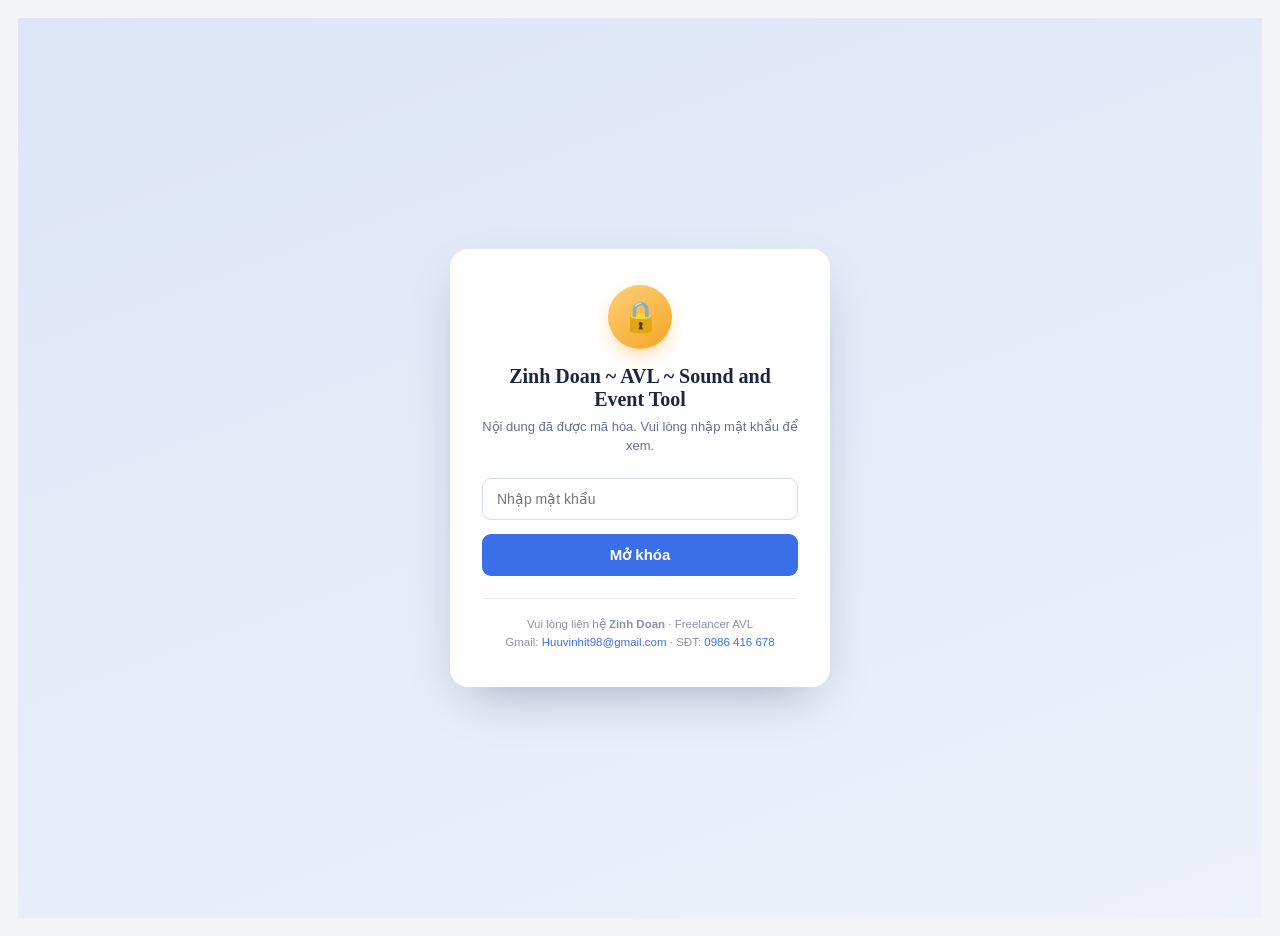
==== commit d8901748: "commit file new" ====
--- a/index.html
+++ b/index.html
@@ -4,17 +4,15 @@
 <meta charset="UTF-8">
 <meta name="viewport" content="width=device-width, initial-scale=1.0">
 <title>Zinh Doan ~ AVL ~ Sound and Event Tool</title>
-<meta name="description" content="Bộ công cụ kỹ thuật Âm thanh - Ánh sáng - Sự kiện: sơ đồ LED, soundboard, đếm ngược thuyết trình, tính DMX, tính điện, kịch bản chương trình — thực hiện bởi Zinh Doan, Freelancer AVL.">
 <link rel="icon" type="image/svg+xml" href="data:image/svg+xml,%3Csvg%20viewBox%3D%220%200%2032%2032%22%20xmlns%3D%22http%3A//www.w3.org/2000/svg%22%20role%3D%22img%22%20aria-label%3D%22Slice%20LED%20logo%22%3E%3Crect%20x%3D%221%22%20y%3D%221%22%20width%3D%2214%22%20height%3D%2214%22%20rx%3D%223%22%20fill%3D%22%23ef4444%22/%3E%3Crect%20x%3D%2217%22%20y%3D%221%22%20width%3D%2214%22%20height%3D%2214%22%20rx%3D%223%22%20fill%3D%22%2310b981%22/%3E%3Crect%20x%3D%221%22%20y%3D%2217%22%20width%3D%2214%22%20height%3D%2214%22%20rx%3D%223%22%20fill%3D%22%233b82f6%22/%3E%3Crect%20x%3D%2217%22%20y%3D%2217%22%20width%3D%2214%22%20height%3D%2214%22%20rx%3D%223%22%20fill%3D%22%23f59e0b%22/%3E%3C/svg%3E">
 <script>
-/* Áp theme đã lưu (nếu có) trước khi CSS vẽ ra, tránh nháy sai theme.
-   Chưa chọn gì thì mặc định theo theme sáng/tối của hệ điều hành. */
 try{
   var _t = localStorage.getItem('avltools-theme');
   if(_t === 'light' || _t === 'dark') document.documentElement.setAttribute('data-theme', _t);
 }catch(e){}
 </script>
 <style>
+
 :root{
   --bg:#f2f4f8; --panel:#ffffff; --panel2:#f7f9fc; --line:#dde2ea;
   --txt:#141922; --dim:#5d6675; --dim2:#8d97a6;
@@ -103,176 +101,165 @@
 .credit b{color:var(--dim)}
 .credit a{color:var(--accent);text-decoration:none}
 .credit a:hover{text-decoration:underline}
+
+
+/* ===== Màn hình khóa mật khẩu ===== */
+.lockwrap{min-height:100vh;display:flex;align-items:center;justify-content:center;padding:24px;
+  background:linear-gradient(160deg,#dce6f7,#eef1fb);}
+:root[data-theme="dark"] .lockwrap{background:linear-gradient(160deg,#101018,#181a24);}
+@media(prefers-color-scheme:dark){:root:not([data-theme="light"]) .lockwrap{background:linear-gradient(160deg,#101018,#181a24);}}
+.lockcard{background:#fff;border-radius:18px;box-shadow:0 20px 50px -20px rgba(20,25,60,.35);
+  padding:36px 32px;max-width:380px;width:100%;text-align:center;}
+:root[data-theme="dark"] .lockcard{background:#181920;}
+@media(prefers-color-scheme:dark){:root:not([data-theme="light"]) .lockcard{background:#181920;}}
+.lockicon{width:64px;height:64px;margin:0 auto 16px;border-radius:50%;
+  background:linear-gradient(145deg,#ffcf7a,#f5a623);display:flex;align-items:center;justify-content:center;font-size:30px;
+  box-shadow:0 8px 20px -6px rgba(245,166,35,.6);}
+.locktitle{font-family:Georgia,'Times New Roman',serif;font-size:20px;font-weight:700;color:#1c2541;margin-bottom:6px;}
+:root[data-theme="dark"] .locktitle{color:#ececed;}
+@media(prefers-color-scheme:dark){:root:not([data-theme="light"]) .locktitle{color:#ececed;}}
+.locksub{font-size:13px;color:#697086;margin-bottom:22px;line-height:1.5;}
+:root[data-theme="dark"] .locksub{color:#9498a3;}
+@media(prefers-color-scheme:dark){:root:not([data-theme="light"]) .locksub{color:#9498a3;}}
+.lockinput{width:100%;padding:12px 14px;border-radius:9px;border:1.5px solid #d7dced;
+  font-size:14px;margin-bottom:6px;outline:none;box-sizing:border-box;background:#fff;color:#1c2541;font-family:inherit;}
+.lockinput:focus{border-color:#3b6fea;box-shadow:0 0 0 3px rgba(59,111,234,.15);}
+:root[data-theme="dark"] .lockinput{background:#101116;border-color:#2b2b33;color:#ececed;}
+@media(prefers-color-scheme:dark){:root:not([data-theme="light"]) .lockinput{background:#101116;border-color:#2b2b33;color:#ececed;}}
+.lockerror{color:#dc2626;font-size:12.5px;margin:4px 0 10px;text-align:left;display:none;}
+.lockbtn{width:100%;padding:12px;border:0;border-radius:9px;background:#3b6fea;color:#fff;
+  font-size:15px;font-weight:700;cursor:pointer;margin-top:8px;transition:filter .15s;font-family:inherit;}
+.lockbtn:hover{filter:brightness(.92);}
+.lockbtn:disabled{opacity:.6;cursor:default;}
+.lockhr{border:0;border-top:1px solid #e6e9f2;margin:22px 0 16px;}
+:root[data-theme="dark"] .lockhr{border-top-color:#2b2b33;}
+.lockfooter{font-size:11.5px;color:#8a90a6;line-height:1.6;}
+.lockfooter a{color:#3b6fea;text-decoration:none;}
+.lockfooter a:hover{text-decoration:underline;}
 </style>
 </head>
 <body>
-<div class="wrap">
-
-  <header class="topbar">
-    <div class="logo"><svg viewBox="0 0 32 32" xmlns="http://www.w3.org/2000/svg" role="img" aria-label="AVL Tools logo"><rect x="1" y="1" width="14" height="14" rx="3" fill="#ef4444"/><rect x="17" y="1" width="14" height="14" rx="3" fill="#10b981"/><rect x="1" y="17" width="14" height="14" rx="3" fill="#3b82f6"/><rect x="17" y="17" width="14" height="14" rx="3" fill="#f59e0b"/></svg></div>
-    <div>
-      <div class="brand-name">Zinh Doan ~ AVL ~ Sound and Event Tool</div>
-      <div class="brand-sub">Bộ công cụ kỹ thuật Âm thanh · Ánh sáng · Sự kiện</div>
+<div id="lockScreen" class="lockwrap">
+  <div class="lockcard">
+    <div class="lockicon">🔒</div>
+    <h1 class="locktitle">Zinh Doan ~ AVL ~ Sound and Event Tool</h1>
+    <p class="locksub">Nội dung đã được mã hóa. Vui lòng nhập mật khẩu để xem.</p>
+    <input type="password" id="pwInput" class="lockinput" placeholder="Nhập mật khẩu" autocomplete="off">
+    <div id="lockError" class="lockerror">Sai mật khẩu, vui lòng thử lại.</div>
+    <button type="button" id="btnUnlock" class="lockbtn">Mở khóa</button>
+    <hr class="lockhr">
+    <div class="lockfooter">
+      Vui lòng liên hệ <b>Zinh Doan</b> · Freelancer AVL<br>
+      Gmail: <a href="mailto:Huuvinhit98@gmail.com">Huuvinhit98@gmail.com</a> · SĐT: <a href="tel:0986416678">0986 416 678</a>
     </div>
-    <div class="right">
-      <button type="button" class="theme-toggle" id="theme-toggle" title="Đổi giao diện sáng/tối" aria-label="Đổi giao diện sáng/tối">
-        <svg class="i-sun" viewBox="0 0 24 24" fill="none" stroke="currentColor" stroke-width="2" stroke-linecap="round" stroke-linejoin="round"><circle cx="12" cy="12" r="4"/><path d="M12 2v2M12 20v2M4.93 4.93l1.41 1.41M17.66 17.66l1.41 1.41M2 12h2M20 12h2M6.34 17.66l-1.41 1.41M19.07 4.93l-1.41 1.41"/></svg>
-        <svg class="i-moon" viewBox="0 0 24 24" fill="currentColor"><path d="M20.354 15.354A9 9 0 0 1 8.646 3.646 9.003 9.003 0 1 0 20.354 15.354Z"/></svg>
-      </button>
-      <a class="gh" href="https://github.com/huuvinhdocthan/mapLed" target="_blank" rel="noopener">
-        <svg width="14" height="14" viewBox="0 0 16 16" fill="currentColor"><path d="M8 0C3.58 0 0 3.58 0 8c0 3.54 2.29 6.53 5.47 7.59.4.07.55-.17.55-.38
-          0-.19-.01-.82-.01-1.49-2.01.37-2.53-.49-2.69-.94-.09-.23-.48-.94-.82-1.13-.28-.15-.68-.52-.01-.53.63-.01
-          1.08.58 1.23.82.72 1.21 1.87.87 2.33.66.07-.52.28-.87.51-1.07-1.78-.2-3.64-.89-3.64-3.95
-          0-.87.31-1.59.82-2.15-.08-.2-.36-1.02.08-2.12 0 0 .67-.21 2.2.82.64-.18 1.32-.27 2-.27.68
-          0 1.36.09 2 .27 1.53-1.04 2.2-.82 2.2-.82.44 1.1.16 1.92.08 2.12.51.56.82 1.27.82 2.15 0
-          3.07-1.87 3.75-3.65 3.95.29.25.54.73.54 1.48 0 1.07-.01 1.93-.01 2.2 0 .21.15.46.55.38A8.01
-          8.01 0 0 0 16 8c0-4.42-3.58-8-8-8Z"/></svg>
-        GitHub
-      </a>
-    </div>
-  </header>
-
-  <section class="hero">
-    <h1>Zinh Doan ~ AVL ~ Sound and Event Tool</h1>
-    <p>Bộ công cụ web chạy offline (không cần cài đặt, không cần server) phục vụ công việc kỹ thuật Âm thanh - Ánh sáng - Sự kiện: dựng sơ đồ LED cho Resolume, phát nhạc sự kiện, đếm ngược thời gian thuyết trình, tính địa chỉ DMX, tính công suất điện và quản lý kịch bản chương trình.</p>
-  </section>
-
-  <div class="section-label">Đang dùng được</div>
-  <div class="grid">
-
-    <a class="tool" href="mapping_led.html">
-      <div class="icon"><svg viewBox="0 0 32 32" xmlns="http://www.w3.org/2000/svg"><rect x="1" y="1" width="14" height="14" rx="3" fill="#ef4444"/><rect x="17" y="1" width="14" height="14" rx="3" fill="#10b981"/><rect x="1" y="17" width="14" height="14" rx="3" fill="#3b82f6"/><rect x="17" y="17" width="14" height="14" rx="3" fill="#f59e0b"/></svg></div>
-      <h2>LED Slice Mapper</h2>
-      <p>Sắp xếp các slice LED, tự tính Width/Height Composition cho Resolume, kéo thả & snap dính cạnh, xoay góc tự do, cắt hình tròn/đa giác tùy chỉnh, xuất ảnh test pattern PNG 1:1.</p>
-      <div class="tags">
-        <span class="tag">Resolume</span>
-        <span class="tag">Composition</span>
-        <span class="tag">Test pattern</span>
-      </div>
-      <div class="open">Mở công cụ →</div>
-    </a>
-
-    <a class="tool" href="soundboard.html">
-      <div class="icon"><svg viewBox="0 0 32 32" xmlns="http://www.w3.org/2000/svg"><rect x="2" y="12" width="4" height="8" rx="2" fill="#8b5cf6"/><rect x="9" y="6" width="4" height="20" rx="2" fill="#8b5cf6"/><rect x="16" y="2" width="4" height="28" rx="2" fill="#8b5cf6"/><rect x="23" y="8" width="4" height="16" rx="2" fill="#8b5cf6"/></svg></div>
-      <h2>Soundboard sự kiện</h2>
-      <p>Kéo thả file nhạc/hiệu ứng vào trang, gán phím tắt phát tức thì, fade in/out khi chuyển bài, playlist tự chuyển bài kế tiếp, và nút Panic/Fade Out All để xử lý gấp khi đang live.</p>
-      <div class="tags">
-        <span class="tag">Soundboard</span>
-        <span class="tag">Phím tắt</span>
-        <span class="tag">Fade</span>
-      </div>
-      <div class="open">Mở công cụ →</div>
-    </a>
-
-    <a class="tool" href="countdown.html">
-      <div class="icon"><svg viewBox="0 0 32 32" xmlns="http://www.w3.org/2000/svg">
-        <circle cx="16" cy="17" r="13" fill="none" stroke="#16a34a" stroke-width="3"/>
-        <path d="M16 9 V17 L22 20" stroke="#16a34a" stroke-width="3" stroke-linecap="round" fill="none"/>
-        <rect x="12" y="1" width="8" height="3" rx="1.5" fill="#16a34a"/>
-      </svg></div>
-      <h2>Đếm ngược sự kiện</h2>
-      <p>Đồng hồ đếm ngược cho MC/diễn giả khi thuyết trình PPT — cảnh báo vàng/đỏ, tự chuyển sang đếm vượt giờ khi hết, chế độ trình chiếu toàn màn hình, có âm thanh cảnh báo.</p>
-      <div class="tags">
-        <span class="tag">Presentation Timer</span>
-        <span class="tag">Trình chiếu</span>
-      </div>
-      <div class="open">Mở công cụ →</div>
-    </a>
-
-    <a class="tool" href="dmx_calculator.html">
-      <div class="icon"><svg viewBox="0 0 32 32" xmlns="http://www.w3.org/2000/svg">
-        <rect x="4" y="4" width="4" height="24" rx="2" fill="#f59e0b" opacity=".25"/>
-        <rect x="2" y="18" width="8" height="5" rx="2" fill="#f59e0b"/>
-        <rect x="14" y="4" width="4" height="24" rx="2" fill="#f59e0b" opacity=".25"/>
-        <rect x="12" y="8" width="8" height="5" rx="2" fill="#f59e0b"/>
-        <rect x="24" y="4" width="4" height="24" rx="2" fill="#f59e0b" opacity=".25"/>
-        <rect x="22" y="14" width="8" height="5" rx="2" fill="#f59e0b"/>
-      </svg></div>
-      <h2>DMX Calculator</h2>
-      <p>Nhập số lượng đèn và số kênh (channel) mỗi đèn, tự động tính địa chỉ DMX bắt đầu cho từng đèn, tự chia sang Universe kế tiếp khi vượt 512 kênh, cảnh báo trùng địa chỉ, bản đồ kênh trực quan và xuất patch list .txt.</p>
-      <div class="tags">
-        <span class="tag">DMX 512</span>
-        <span class="tag">Địa chỉ đèn</span>
-        <span class="tag">Patch list</span>
-      </div>
-      <div class="open">Mở công cụ →</div>
-    </a>
-
-    <a class="tool" href="power_calculator.html">
-      <div class="icon"><svg viewBox="0 0 32 32" xmlns="http://www.w3.org/2000/svg"><path d="M18 2 L6 18 H14 L12 30 L27 12 H18 Z" fill="#ef4444"/></svg></div>
-      <h2>Power Calculator</h2>
-      <p>Nhập số lượng và công suất (Watt) từng loại thiết bị, tự động cộng tổng và quy đổi ra dòng điện (Ampere) theo pha/điện áp, cảnh báo lệch tải giữa các pha, gợi ý CB &amp; tiết diện dây, xuất báo cáo .txt.</p>
-      <div class="tags">
-        <span class="tag">Watt → Ampere</span>
-        <span class="tag">Cân tải 3 pha</span>
-        <span class="tag">CB &amp; dây dẫn</span>
-      </div>
-      <div class="open">Mở công cụ →</div>
-    </a>
-
-    <a class="tool" href="pad_play_music_2.html">
-      <div class="icon"><svg viewBox="0 0 32 32" xmlns="http://www.w3.org/2000/svg"><rect x="2" y="2" width="12" height="12" rx="3" fill="#00cfc7"/><rect x="18" y="2" width="12" height="12" rx="3" fill="#e0159e"/><rect x="2" y="18" width="12" height="12" rx="3" fill="#8b5cf6"/><rect x="18" y="18" width="12" height="12" rx="3" fill="#caa300"/></svg></div>
-      <h2>Pad Play Music 2</h2>
-      <p>Music Player nhạc nền tự chuyển bài + DJ Sound Pad 15 nút hiệu ứng/nhạc dẫn MC, phím tắt bàn phím, thêm hàng loạt Pad cùng lúc, giao diện cyberpunk dark mode riêng.</p>
-      <div class="tags">
-        <span class="tag">Music Player</span>
-        <span class="tag">DJ Pad</span>
-        <span class="tag">Phím tắt</span>
-      </div>
-      <div class="open">Mở công cụ →</div>
-    </a>
-
   </div>
-
-  <div class="section-label">Sắp ra mắt</div>
-  <div class="grid">
-
-    <div class="tool soon">
-      <div class="icon"><svg viewBox="0 0 32 32" xmlns="http://www.w3.org/2000/svg">
-        <circle cx="16" cy="17" r="13" fill="none" stroke="#3b82f6" stroke-width="3"/>
-        <path d="M16 9 V17 L22 20" stroke="#3b82f6" stroke-width="3" stroke-linecap="round" fill="none"/>
-        <rect x="12" y="1" width="8" height="3" rx="1.5" fill="#3b82f6"/>
-      </svg></div>
-      <h2>Run of Show</h2>
-      <p>Bảng kịch bản chương trình sửa trực tiếp trên màn hình — thời gian, nội dung, người phụ trách — tự động đếm ngược đến tiết mục tiếp theo.</p>
-      <div class="tags">
-        <span class="tag">Kịch bản</span>
-        <span class="tag">Đếm ngược</span>
-      </div>
-      <div class="badge">Sắp ra mắt</div>
-    </div>
-
-    <!--
-      Khi 1 tool ở trên được làm xong: đổi <div class="tool soon"> thành <a class="tool" href="ten-file.html">,
-      thay khối <div class="badge">Sắp ra mắt</div> bằng <div class="open">Mở công cụ →</div>,
-      rồi cắt cả khối di chuyển lên nhóm "Đang dùng được" phía trên.
-    -->
-
-  </div>
-
 </div>
-
-<footer class="credit">
-  Công cụ được thực hiện bởi <b>Zinh Doan</b> · Freelancer AVL &nbsp;|&nbsp;
-  Gmail: <a href="mailto:Huuvinhit98@gmail.com">Huuvinhit98@gmail.com</a> &nbsp;|&nbsp;
-  SĐT: <a href="tel:0986416678">0986 416 678</a>
-  <div style="margin-top:6px;font-size:10px">© 2026 Zinh Doan. Bảo lưu mọi quyền — nghiêm cấm sao chép, phân phối lại hoặc sử dụng lại mã nguồn khi chưa có sự đồng ý bằng văn bản.</div>
-</footer>
+<div id="realContent" style="display:none"></div>
 
 <script>
+(function(){
 "use strict";
-function effectiveTheme(){
-  var explicit = document.documentElement.getAttribute('data-theme');
-  if(explicit === 'light' || explicit === 'dark') return explicit;
-  return (window.matchMedia && window.matchMedia('(prefers-color-scheme: dark)').matches) ? 'dark' : 'light';
-}
-function applyTheme(t){
-  document.documentElement.setAttribute('data-theme', t);
-  try{ localStorage.setItem('avltools-theme', t); }catch(e){}
-}
-document.getElementById('theme-toggle').onclick = function(){
-  applyTheme(effectiveTheme()==='dark' ? 'light' : 'dark');
-};
+var SALT_HEX = "a13f9c02e7b4d68f5a0c3e91b7d4f620";
+var IV_HEX = "25ee8a958500e3d9e7483bf0";
+var CT_B64 = "DXs48etmRNgf1iqO0GwnOMgtYGBjFzJZkJ0FhDQs5a7jEpDzB+5/VMS9Rp2T/vHVKpt9RbODNwFdent57Rs1QcX09zCEnkY4NZuOXkDs444/IWLOPcuqXNS28w5KA9qAtx8FNcG34WApKBwAQrpsQ8H/Du5QQfA8wZs4Sh48LAc/JhDVzBN2ANbOm6smG135NvxAWCKTyaOPPNe3TOL6O2zvewh1qlcGPxd7ze/X1ymzRwx74ACNTNP5xZZo37pnBR6sZJcLvMwJ4bl3xIQu/lj/gHZmqtRqiCKCSMQX0KODfb9Hvll0JychxF76vezt4GMgwfihwcDuvjbx7ddGVsdPXgY34jJqYw1/sWhGl9OEvbUGjEE6HXOZpZ2NN2C16vXdR0rO8R72Q57rAotVs+cP/tIF4B8l6JJd/KQkrw8vt11Gqb25v7Kv4+OrYn+K/[base64]/49BuQgYki13OoR5GDJPl32frT8qWeg3q0u1UEEB6YMl6mE36dn/[base64]/GMq0DXP8ivVeFMOg/bwS/JSQwHckB+75juq3H8qwP7ykoO8vGu9rOXLlfRp4YW6s1WlvXQGHPEDX7dEa9cTXkrPaepTAdcL8arXvnvgyZVguo4KnsraUj2AWL2Gbe8KevRkVUEYq8YNV39J8t5y9SZCs3lCO4EXez8bcOKSR0PJamaUxzDf2b+SsPi3nd/eRLwYIBllsSzU8k0jPCS4IpSP30L8d/zCQxQStGqEn4Bm0QVFlHBFhJQHfakHyu+1FQm/+LNtd7TOmTgllIO11SX3fGKn8YWG+SjSaZplX7uXFyQifDuZjEjUNv5lWl7SGmWXD7bUSL/V30fKd0QzApk6COUyCpgf+edE0yQLQ5AHB+hgPQcihr17gJKLkqPb6ObLCz6+1hM5xCBX4VMUltyGAR+Ta7L1fieAjPIWFqj0dIdviJhDLqiT0eHoK0RrJonUJ6fgy/VYdQPMIL1n+hvUdASVDt+XM6VxbBoD9fIKUGR5FLBT1FCeKQjp1uG06v3B3ZQowU3gX+s4rRLsVszMLeyEsHHNsUQi2GGj9ma5WS4bXCpZXsbmspdmOn+OLdWpROZeDB2LOy2KpS6YDEl0HjXmkzIVB9g4a6YazA/OqfddsxG8OmC2DNQknTmBrQeWjEXGBXVVlfwUnO2lNkxv0HL05i/qkDnPNvtccjMG+wFsvQXNM7EqgaqPCPz4sD4pIQ+VNl1vkNXkwzUnSgi0VDRKnQCcvc44SLqBS6T/GDQN1XpP1FElH+yYKrwDkFyg75KLdjElssD3K3V5RoZK46gyG079aieyUJ3VWmY72Fo2SmNoaPXY0lXf1plahJp1xIr4QbIHothmzKRAXHWaIyQtsMtdd/H82hHmrz31lKQSlhwRCWlZQukrDvWd9F9959BzHlAh3qBaw+Z1Plt+D3zSTgS0vkKnyw60cUTt9RnspgJRng3OPQOLW9UWS7blM14Xl+9p9MeQiJh76pP5LQb2Nkz9tFaHdpmDuDbehx/sevUQLltaCe314ieKPyk/lfWaI7I0wJrdxagTw6+i02D9lT1fYRSa7mkZIWrvze1glyUSvdH8oB5LkiYbSRadCEtcV5p/ZINrw7khEb1J7IT6wXxHvNalqO7rVYf3+WRuI1rksha94Vq7UDGnwLb4eHg4DrY86NilDFLVTxJWZLpzvwe0QARn/RcATjOW/fbdF8XAKXNX2HvEdOIMsi02vP6BrAdVWNFUWfI5XLe9YQYia5BOEl/[base64]/Qhp1fXVutrSu/jvc5w9ZIJyDEz9udQyc3lcigkXTG0+EETARuLAY5ypJTQuXD787IV+nDLT/p9uSAwNVDvX40rNumIjUcENrNUJ+vNqmd9lx425hS0PJmGJDZ6R9rAEyTutSZCBzHHgSM+P8gmgXw11/JY9+AaWPlhtsA8E46njMYa+it4UO39adS3hNnlayuM9Q/rbM8qK6k65DYsNAO4OngsKlppRVUEIFXm8+ffc/BpEWusVaPzIKGRhtQj1P9a4b4nCaVpVLwSeJWVZn0EAsgTfdV7vvnGQjJYPSFAEBTQ24u/bKfBuZGYZRD85/ISxnPZFtA/pEkFiYigMtfFr9D2Czxo9YWUDDpc9lLKtPrkO5YG8QnlJtZbmYSa9Y+R1vR33+6nP67LG7FECtmLIP8Lx2ZHRpqQJnowBiuurIqBhintKqPul6osxdzPlE0jutuo/jXgeEdGANyDywpUXeF/uuP6H53/Q3QpLqhgp4me/[base64]/8xqb9vT+1+2JMkC/V8Y/neea4F57maFSQkXJ3hazTlz64FNZzhH/5G304cWfUka/6Mc/h1LJDd5lgM80M6kL/05p7OJLa1GH8rwNA0oF9T9b8UdS9uR/ny1wSIf64KEDNl6FQ7zD+ss8odSgS0Y3Rfsgsm9dp4GwrJsD8FIP249dw4qcn/jMF/USLRPUl7pLOxCYv0oDr6KWIHQ5xJyHpjPoWHh2RkW4zI/WV+6VN+yBmOrnKVtBSTuuqnyXdWl+cgt7oygZyYMxTnZk6gcGidXm5qarBsAG78000V+dnUx+h2FE2FkoKLSz22+T2q0iCR0mp7tU1WRbB2uFxIHl+9FMLZpY7erh1ZzW+8f1Ui63V7xLq0KOe9dphp3YdH6gpVDQ6WNJp/FHRfBEvUidDLYaMoXyP3/bY26t+qW9x3nIgE9HUL6E3XUIZz/SvlS27Xb30chqoCiSrgmwuoW5s6AHaSZJ7nuAaKHTW8JhBVFSMOrbRizukD+Pd93cRDA/GWIeSKPsuAcRsEb1k3+droAa/QLMzUdKYSton0mur+KmZDlIwhZHPpWK3ZSeJfpjyU/CKaqu/6skOc0zxWJHaq7s5/8C1rxainVYQm4VEznhrGv1/CJHG7m5GYxnFdOsc0muptE7S7XnzxTi4J0LhaAp3prijV9spgo7lycc4c+pj/kOh45CMfD2CmyBQK75Z0z0eMgrjjJvwTRjMUF8uzZj9VcHEEf/2NDHcR2FGhBsNzGW+8FP4Ru/UGDIP9vsyEfaWH/Qh4eItHqBZ5MR8LcqKzxhNQtg3RS6coSx6uJmnL0tl5X1LUux3nFMaA8FX27nJlc/FhEUM47qHtVuzyaqZB0caNBAXv/O0+1rQNMoMpGOyG+cxMwLMEuNktEjMTUr8/PRUfx+jkT4o9jg0Rbna1N8gVSJLNz7tZhIa5yFlauahPVO32//8K6WxzIm4V719q8FcSlfXT2rHrhcVgkRQjOg8d67Z1xNRwsa2rMFs2TAKouIT3GbR0u0Amdjic38HJ0mxYp538GCHDU2oo35m2uBtbLRD/zrPvAU2dJKzH5evjh4M/na6CZFOehm52bdjebKQU7fyZlMQcHD6Hhz1Zd/7ZMtd8jgXJTOMFGbgDzkb0kbVn+Tk4uwydPnu2e0IzzN6M3UaHNvwe9PRkUqXktl3AWiZ0ZHfPi841kJ6yZrz8MBq9tlQVTbHW4xuIs7LXRoHTZ51KqFVY2WAE8PGnNI2k4VXuykqVBcktfyRCIfWjy7ICATXLaAfFXl/fJJUrdxCh+zUVWo2GZXzdMcALr0r07Y5djYk+gMUpdiIRJm5QoLSno2O1uHIlHUaFlaRQePI3KGhn3s4RdxesS1ttfz/Cj9GHDaYPXXqrajkhPl4rBIalPAPYW4TaQEfe+LLt+rllKXJTrxSG+vu4KpMnrLJ714Tga9FBoinlTXi6zUrliq8CAQlNAdsMaFqxB+71InJ2h47A18kCXNCfNjfH9aeZuTrlSAlA9ooi/ClagumSKiLDxazltOTLJScYURqujEfrmgV8+Xxrdxcea7NGXxPtDEe2UdbWPgJdMCk8KyeT2wMxYKd3fNuY6feQYxOS2zvOU/nRSYU7UrUocPjv3faux25yr83Ee8uaBCJOcnkR24lo8hqOoqhL+iTYa3HBcw7EYYfvBMTMh4Qf8sZz6cMlYFJ5iyurQb/hNUM12TvPsUNqHws4VzY472TvQv57dZw/uqCtE+cVidO7dALfYlIzzVfYMwCVSdMFYdBea4DfoWC949fceuzT6/ON//TFvO+13hrjVAI+jqPS8V/vvD6hHfYPCEHES0MiI+XcDt6qSxFC/OOAS7UXlxzz84Hxtdx/PEfEKZN6NZ7PqW2cX/RepgcIokgIGY6CEuVFMi+TgXJGUXEuLUGGjkHeMCEIQnDzP/im3yvwbT3KpH1j4ApZKcJMNajfv8PijYKhGWs/OP2TWK5Xj6PYdE7JkUrLwiigIhvJs14gzyZAW3L7k+HWdEto2+mb+Z0DhNi509EMvgEOfTR9Vc44yH6es/6BLMOZI/KvoRvDuolHArI3jts++njL1sLap1wGQ9Mz2yDAcbJCoxvVSiQdZiG2mVaK8rEH/sABvle7zkjr1zxNw0zIAwM4mFSdS+bNr9MA8p9ia6gldtD+k5+Z+GbA1kDUlC0uvw6r4Zv9OdZqMuox68RQbfr8fU0TmpzPss5AE7cwnlkh90Jds7dLT4VgbVvl+WiMTwegvMXrPTc66NEq4cK8K8MNi2DnL97DXsjALICEGepFaWCQ/CpyiMFRGvimt4aAykN7FeNBQcwARhFsdIM7lAgsILkVX2q+REL2NcSGC23VsPwd6PqYgvQmu5QjzOu3fc8W1F4CjG/NmETaC8bg1yyn4iaYdxJM3gk4eXyGvKdeqoRtGti7Pg0TqHJF/Nf09Bfws7NfQfvJiBBbhv89YbHq4jSoPZowDOXTxyM6b/BKdYwg1OLuSbzx+FWDWLEbDkKg5G2mPZZfhORIfeT6qATiboxKIgZsTU6JV+zlebfAms8UqH0NmJUoANqtx0IsKt8+B6XIsOm/6Cmvlcg5zyhI8UgzaY32DWnBhNlXgNlT8RKwa7itym1C8UWJ73+VIt4SS/kRVQkRir9wtx5Vi8vf/eaas7wDaOKkwX82pCaBJyUB6IcU1ot4uauf+kbQ7rSavHGyIgzc3kd8mHGcRp99OgFM7NL18/7tFE0SQe3cJxsZ/ENnxgNx43uK/e/FRn47HPT64I99XB3DsRmyvyG9gTmcnngCVR8pY3LYMMO9k4igd2aSv300UDssRD/CWdJqMPbnTAGb7b+c33Yn2FTDnblo6U/YBYpcOsFaXLW0K5O/DuXZSRL9122mdUltZUxwewouFfZYu81ez/k3OFv/xZ5YMNcgu6tYXQyZ/FkKScShJZA2vsVXG8XWWocVLDHnSRbX5J3IJ9Pn2IpQw1pTLrAEwC3c4Njm5Ntu9Htvx2Gg8PaGp9CovxKLRbljhFmOOKZRnTD8ng+MI1IZGKOeAS1u9Dae1BNJtAj23uRY41of4OdPYxc6TqIeHcWNdibYHPwIbBR4MJHG6i/ufji3ivCn0TdiM6v8+qsvKa0NxUhJqtsz2aeSGbMjJClvgefn3fohWKDzqEio2dfYBbzhihv1pv3p6TfDNY/SRkO4FrHxRWGUdekBeflbJ5Mo6F2UQKw3xf2d9M9kNLSnP7NbHM+qK4M8Am/mf5/Y9/gQd4/ebgXe1dpVKC+/jO8X7vKhrrjcUscrnkjuci1RGRjFerN2ozjXgrO1SY9S/hHjJrB7F7eQzxyznAiBEdD4ewcDi5rNXIfe1j4zjGO5OjfLgWX+VBzFa775qLaWcaiGS/O28qPouU7ydW+AGFuK/5aPhA6WCtIfslU4Tbanoatsg3jgw7k3ebwMXa1f6t69fIzkWGp69g9RMyV11S/tQQu/3nVVxAyNbrkNZpEjeg8LVD8P9FuJ48p6Ad0o98jof6D2cbs+DpsGSoJkNaMCZhcWf9HFapKGGA1StRcnrGPqr5r8HHikFOZX8DNkMcMCyWxzunW9FpSL48LrVdYmmwH/u+s8BCW52lWoJwBU80qJ7mu2ip3M2rFIVV00cJ5UHvMQkiu3ZTxCE9xpGhQR5kPHzuNpj17FPID39WJJfhs0tSiRCTGWcsMKvGyCAsMPdVCL7QbQOQ8sZQZb2cGahNQSqvHfNbyFbhYoYTO4Gnx4+3gKIStGRg1Z+D8a2Ozl35hueblbxs16HXP22LXLD3/gLAYElfW7CjANd6gTyila46xj3S/QEhTJyUX9mYx70m/txJbK3eS9Ty7u8m6ezRo0UaaVgpWZYIIGOaP8bJ/th6uIztdP727yOydK+HhepsPUnzRPECIQDj3IigwqfZYagjSQ1anzj66cGgSlCBjeTdoGD8rM2ocz368nPDhPBeJNxrB5aETQ8NLoVS+wY3zhYYup2vLKH2E9KTNK2+wwTG0bf7y9aQxKfynOLwiFFq0dVHUALARmKeCnSp83TaL/cHDFXdYQTvox4MxOSWS50s53+3WLePt8sR0HAh2qY1yJT9V6rUjUWyYAWrmln/Coeh7wVZpEn5m2Oq7Oi9rWBSfwlEO4v3/WL8sneElSmLoQFOkcg9fKk0hnWPwK/iXujGY/qeNgwCJ1XCRSqLzHR/ba6sn6WFxC4/8VEfyjhSj6QvltG3zD5tsxlRpppLzuSLjRPpppE3iqJU6+QZlZieTBsDBU4eCQLmq4r0isHJrvDPF7yrr6vJy/0+LMnL+CaGQh0sr1g5VA55uQby4U9zGv46Hw9vXaLOInXuTes74aXntdNzelLU3C9hkpZhUi75jrhkZAzwa/unbYOvKco6I0rD3Cn1PirUDDtJptg2KN8CZVzo85PBP+rf5TQQvb/[base64]/bBPbwUjLjyrs9pbl6ENgEmjIqfH+mbEcstgH6XDZxq52I4/+xr2UHgc8gEs2lkVHjjMSak/HEQKFvKqZtClkBmKHttkwDKsO7T/jTahewMXy69CuTi9Xgd46hu2tmrMbNoMszn6ABiUMTupk9AEDEC8JeRD+stJNqIz3Sst7pc25fUjdsjFfPmpsTaimDN76/9tQaWI1UQhZuY9K55rrbmj9wkkvrC/YYVWiqPkwhc22TBgH18q6WxrvlY5bxGAadu89P4K+99CPM4D6jH3ZtrmYfti5QbdGCE0Y0uIWbze4WQm7S5BQ9Uoj56gzeY7RidGyr3fRXCEzqK19Q+PL0PKAbomKS9gCSnrjNg0mVSzvUi5ZbJpZGRwZCJWtnJLWkWL3f0S/IiFDJ1splBMk0d11fgd54gWG8XUNv9AxVme+YBgNvU6t2KK5f4TFs9OgKgNyyWz0Oynq4Ss17WFc8TttV1+CWNdff6X0vb174w8rCNOL+lfYWpvaF8d6D11cLhPqxKKt1ZOwInwwHxPx7w/gndQlIFqDAQyCVkAjg+ujZe7Z35CHa99hcSz+Fg1reMiCjYlbOgskzh50bsn48y/RZY1EHdkD2LdFEsQeFk/eA/[base64]/tAPw1had9QTbJajrvlrJTFMQhKWeiLlmf1gJZgCf4A84pjF5Sd6udLO5ygr0rGjyH3nBnixlTxyBe33v4Os+f042w72ZQgNT1dOdrT6OkhbEUm8ODN2Lzr2KGpXXUAHh/bIm/qib8HRPQ5wTP198Dnf4vpnF1M5QJ91xdhH6HgouREBr8nibyYiAPlOJbEejF6nd/FLi+L/zAp1ZzNMi0JmJHSkGZXCH+3pRbd3re8SOnjjmXfYKeQk/eb2jjvo6F1OTEciVMLxp0f0OyM6KdPS7oytowQA4gsZsxKw6iLuzBtW9gkPp76sbH90IM/SeouMHMjX41NzeWOgLyiCHQiKxbqVP9GzCMJ1aH9RY1HH7xnFMoCwINa26wVMsSjeVFcZqHdC8EXJI6vE7DybeS7tQrp03vS1CGtESYLk5jkoSOBmx/WLLiWPCBm8FkjvRliKzaSdGOcClW+c8VeLnUi+JE2adjxuZ37qqiu5m1KG9XIWgbHrmIOC3X1Q7FxaLJRJQEVIAM298i2bUaiVB21yYHu2v/ranCp3L4stDEjoU0G3ulj9yAXb4aAz5XGxjHsdtWiAm2k01oM3rBddjz7tWovTKBMmLA6lbLy3m5IEeBLvAOhIKqkpeEd8j9IvSw+x4iUJ5bSPt4gHCLZzm2ISGsm+VDga5Z4qpmjUYEkR+3Khm/Wfi7fvy/ibCMjvHgMHwz4jCX/kLfUFMV7vtySVc6EXKm90lUf2rRMSX8Fl+2UcgyVzEiSwDt3V7Yct4Xbund3bqhDuKIf6ao+u1KLw25yYZwX/wDdGeNRaoiZkjLEKTdl4BQHk6eB15eMCWx8yAOBqvWvHKcKlS2cFWFaiHeyo69d/[base64]/DJNvRBOHB7xjtTkjxifGQVyx1vMROLNXvaMQDQqXtDOI1h4tinx40a1aYDQg0BgNRS4Cu6dvsdgxgUTmI5KeKvXGtqotMC8HMIJm1VwMZleaQ+HRgQs/+L5nwN8hCK2fniyT2njirIyednz0H6uMvzfP2X5vziA7IRZTpFbsjcAwhdTVrZ0zoHG7EEiBTPOKujgRfr/6eurm+XP3qXzl1puVemEGCUF7KfDmGAsB4eC5Qq7KbdutltEL9S1CFjFFqSuIWBNjlxSgGrRbWEZZmiCD2YRhQ3C/oAfgOfEjeRo/bc1uDyZy3CCuGsyujdIHmn2me2F6v14ErVrJCqDAG2U4kQNRxyP1dqG/xh33BwfKf3uyXmhFY/cba+AcJq9WEhxXYE3aOGz3APdq/kpxTupcpcNBdhOm8WvA47O8H47sCxcFxjtnHDC65p3X9BGSrjiRpUR9KZoM2NcBhb5672bIkLf1wfkmPtAP9uv0qIQb9JZ4I2VlsKE2dWRPZFqoA7akdJcQjiCp2XUMTlypeegycZiPlI9fRWw2xXlwEI9fwrt45P/tqVCpT+sBuZm255QCY0VHrsL2oWYFGgf/S+SEgoT6WlGsWT4ia7/KWXfki/GYOSLO8FT59sUukVNAWxN0vkFr+JAoLB7qoyepkw7sLjxjpyM9p9B/Z3Hlpx6qIUnWXZMIZEFyZF/lUnESSrHq6+z5VjdmAkY9iLEHyUC6caQCbLkTlccnOOEHW/4sIZ8sVt/PVxpOUMZPBCXyY7Lo3hYM1GGCWys/YH4AEHo9biabY/4ROXr2dte486x8sFSTuhNCzwZqtGEC2SbB+z4O5FS09c2g/c/Q4YYmsG+75KcmREjjzdJzDysPBHf3bp92jJpzpSi4Xr86aE/TCi9Sm2mt/tvNAU8qV9aN0pUjhlu+DZimWcN5azLLtC8oKrm3LhVqn5WME5O/ebrUvorPdNRvwYACCmp1zrc/94OvVdIik0dLGJCBUDTo5FDSVAFvbsqq2bcdwCTlEg1CrUj85Kc8imI/6/AJ+h62OA0DmWg1vhNRhNfVQ0EAyCGSJ1IUKy3/4KhHextEOSvK+5z+KMhLIOereKDn4zS+hke/xx2C9E9ro834nbmSHx47/3IHv9XTVFHkAVU3UqJ+n602W/36dYQHeGCVuBzAxDUChnaRYxfH0xoA+0aO1zx55wNYq4spX5UdDtTibC5AkxeRNYvHjMvQbZCXlMwcQys3/sLNwTZVG5jckkHsR2/Y0pJ0rsIRquCY+16wWJOjmIpvOrvHo37ZqWhXc3Ippo3IhO35he9Hd3bZ/[base64]//kERcGlLID2HO9vP0K/[base64]/[base64]/+ZT/7DVDrSonWlh0ad58+qAL9vYcAzsm3ztQE4dSrV2SobUDq5pAXPNIg18abIcdDHoZ8ZAK+3X2SBUCmnSetdZgN2bPtGGu345j0MWgPzzT+9EXsXX0UUZ6p1tbJxBypJyjfgdZca/4xCJBIjpg3mpYG9opeyYYAl9Q7Pw3InaCUU1EtPVkL1C3K/s+HtiReahCDvYUMJe1hjKAFW6+hH6kcmplHeDCuWIm8L4O4Y5lQZG0S9J+RgWAbGCAklB48ETsF2ylhmjnIWJMNUtP4TkmI+DvftZMqML0BQMEtzcmz3K+LwqhRS+KmkbwfPcGn/W1w7uv5Rj/bximeZfeGvIPGiL50j9qJ7cNmVP9ksQUz3Eb5mf84bVxmI3NjPtNtlYrCSu+cu/+P4fvCLE8LGYI+BUxcCEFsRhDq4zLhCUFi3SpcWoF8zhpqQ9/ycN/KLO62k2LBAz8+7GlH/khTo1xKIJSUCCd0m7/6M/11BMUyBO5t+ZUrcjCKT1UqCw/[base64]/6Rvrl4I1VqCxfu1hSFnkmr+vvcmonxYnR95FrEnvwMd/T+l1P0q9CXFXe8DY64Rjz4yxDf8hfTNtmAjHl//8bQcsK0CPfwyA25WDDj84luJ3su2rXiH8eOsLexU62qEUc3zh7vl/fWOOfgkwaGsRExBXj/swK4K5Pjc4vTYY7d1I/p8uMIAHhhCfX8bzykYRZvnYqz73PElUOav5p+rI8Vw7pod5fCVNp18CdcwBa399IETq/NM7CpzLLRj3DkeDycEj3ahctosTZblx94zaKlExCAn5KABJrEDErxSSOXvpXyiS09AHB1o0Ev5YtDPHrkeUF+PWH9PGwKYOPUtLAQlfB8G0C3dwDryA+dJ3+6mFprR2H504q7Gju/5dnbyFhmhfYze6fI8/tHwvoEUSjyYGfV8JaWnlYQJpqKVZ94i5GY6Qz04a31lBfbQMG3iwgLV4sCGrPVmQtoS1onEkhPd20M/YtHIJ2r3516orFx+63u8b1xdhUoZuYGNlQd4GlO3s5YZuEpxWrhR8hzzhuXhbe3gStMbQhI3B3EWgFnaiT997qC8ymbaEwMu40O/VK/dUNKnT44yzrz+ujjcgCJKrjUaE0Zu62ZCu/tWCTXY+OwfAqOqUFxvY+nhuxDbkZk+aqDqG7UXclq8cIbfqHHJT2c5bi5d5yeISRNiC7NsChF9s8TP5IscfZnD1mzFuVLfulE2A7lFiwm2vgrn62lqGCZIzXv+zpcVvg+85mgHdUAEX9VXI+8pwqKj8HA4VkquXinLqeJURZemY8qu/5rN52WQuJdB6pudOmElDSSNHbUHYVCLvqa+yBqrI86i62Mz33fUDHLT83kIlj0cC2iuTw5ADalh5WkVxog==";
+
+function hexToBytes(hex){
+  var bytes = new Uint8Array(hex.length/2);
+  for(var i=0;i<bytes.length;i++) bytes[i] = parseInt(hex.substr(i*2,2),16);
+  return bytes;
+}
+function base64ToBytes(b64){
+  var bin = atob(b64);
+  var bytes = new Uint8Array(bin.length);
+  for(var i=0;i<bin.length;i++) bytes[i] = bin.charCodeAt(i);
+  return bytes;
+}
+function bytesToBase64(bytes){
+  var binary = '';
+  var chunk = 0x8000;
+  for(var i=0;i<bytes.length;i+=chunk){
+    binary += String.fromCharCode.apply(null, bytes.subarray(i, i+chunk));
+  }
+  return btoa(binary);
+}
+
+var SALT = hexToBytes(SALT_HEX);
+var IV = hexToBytes(IV_HEX);
+var CT = base64ToBytes(CT_B64);
+
+function deriveKeyFromPassword(password){
+  var enc = new TextEncoder();
+  return crypto.subtle.importKey('raw', enc.encode(password), 'PBKDF2', false, ['deriveKey']).then(function(baseKey){
+    return crypto.subtle.deriveKey(
+      { name:'PBKDF2', salt: SALT, iterations: 300000, hash:'SHA-256' },
+      baseKey, { name:'AES-GCM', length:256 }, true, ['decrypt']
+    );
+  });
+}
+function importRawKey(rawB64){
+  return crypto.subtle.importKey('raw', base64ToBytes(rawB64), {name:'AES-GCM'}, true, ['decrypt']);
+}
+function decryptWithKey(key){
+  return crypto.subtle.decrypt({name:'AES-GCM', iv: IV}, key, CT).then(function(buf){
+    return new TextDecoder().decode(buf);
+  });
+}
+function revealContent(html){
+  var scripts = [];
+  var markup = html.replace(/<script\b[^>]*>([\s\S]*?)<\/script>/gi, function(m, code){
+    scripts.push(code);
+    return '';
+  });
+  document.getElementById('realContent').innerHTML = markup;
+  document.getElementById('lockScreen').style.display = 'none';
+  document.getElementById('realContent').style.display = '';
+  scripts.forEach(function(code){
+    var s = document.createElement('script');
+    s.textContent = code;
+    document.body.appendChild(s);
+  });
+}
+function showError(msg){
+  var el = document.getElementById('lockError');
+  el.textContent = msg;
+  el.style.display = 'block';
+}
+
+function tryUnlock(password){
+  return deriveKeyFromPassword(password).then(function(key){
+    return decryptWithKey(key).then(function(html){
+      return crypto.subtle.exportKey('raw', key).then(function(raw){
+        try{ sessionStorage.setItem('avltools-lockkey', bytesToBase64(new Uint8Array(raw))); }catch(e){}
+        revealContent(html);
+      });
+    });
+  });
+}
+
+function tryAutoUnlock(){
+  var cached;
+  try{ cached = sessionStorage.getItem('avltools-lockkey'); }catch(e){ cached = null; }
+  if(!cached) return;
+  importRawKey(cached).then(decryptWithKey).then(revealContent).catch(function(){ /* im lặng, hiện màn hình nhập mật khẩu */ });
+}
+tryAutoUnlock();
+
+var btn = document.getElementById('btnUnlock');
+var pwInput = document.getElementById('pwInput');
+function doUnlock(){
+  var pw = pwInput.value;
+  if(!pw) return;
+  document.getElementById('lockError').style.display = 'none';
+  btn.disabled = true; btn.textContent = 'Đang mở...';
+  tryUnlock(pw).catch(function(){
+    showError('Sai mật khẩu, vui lòng thử lại.');
+  }).then(function(){
+    btn.disabled = false; btn.textContent = 'Mở khóa';
+  });
+}
+btn.addEventListener('click', doUnlock);
+pwInput.addEventListener('keydown', function(e){ if(e.key === 'Enter') doUnlock(); });
+})();
 </script>
 </body>
 </html>
